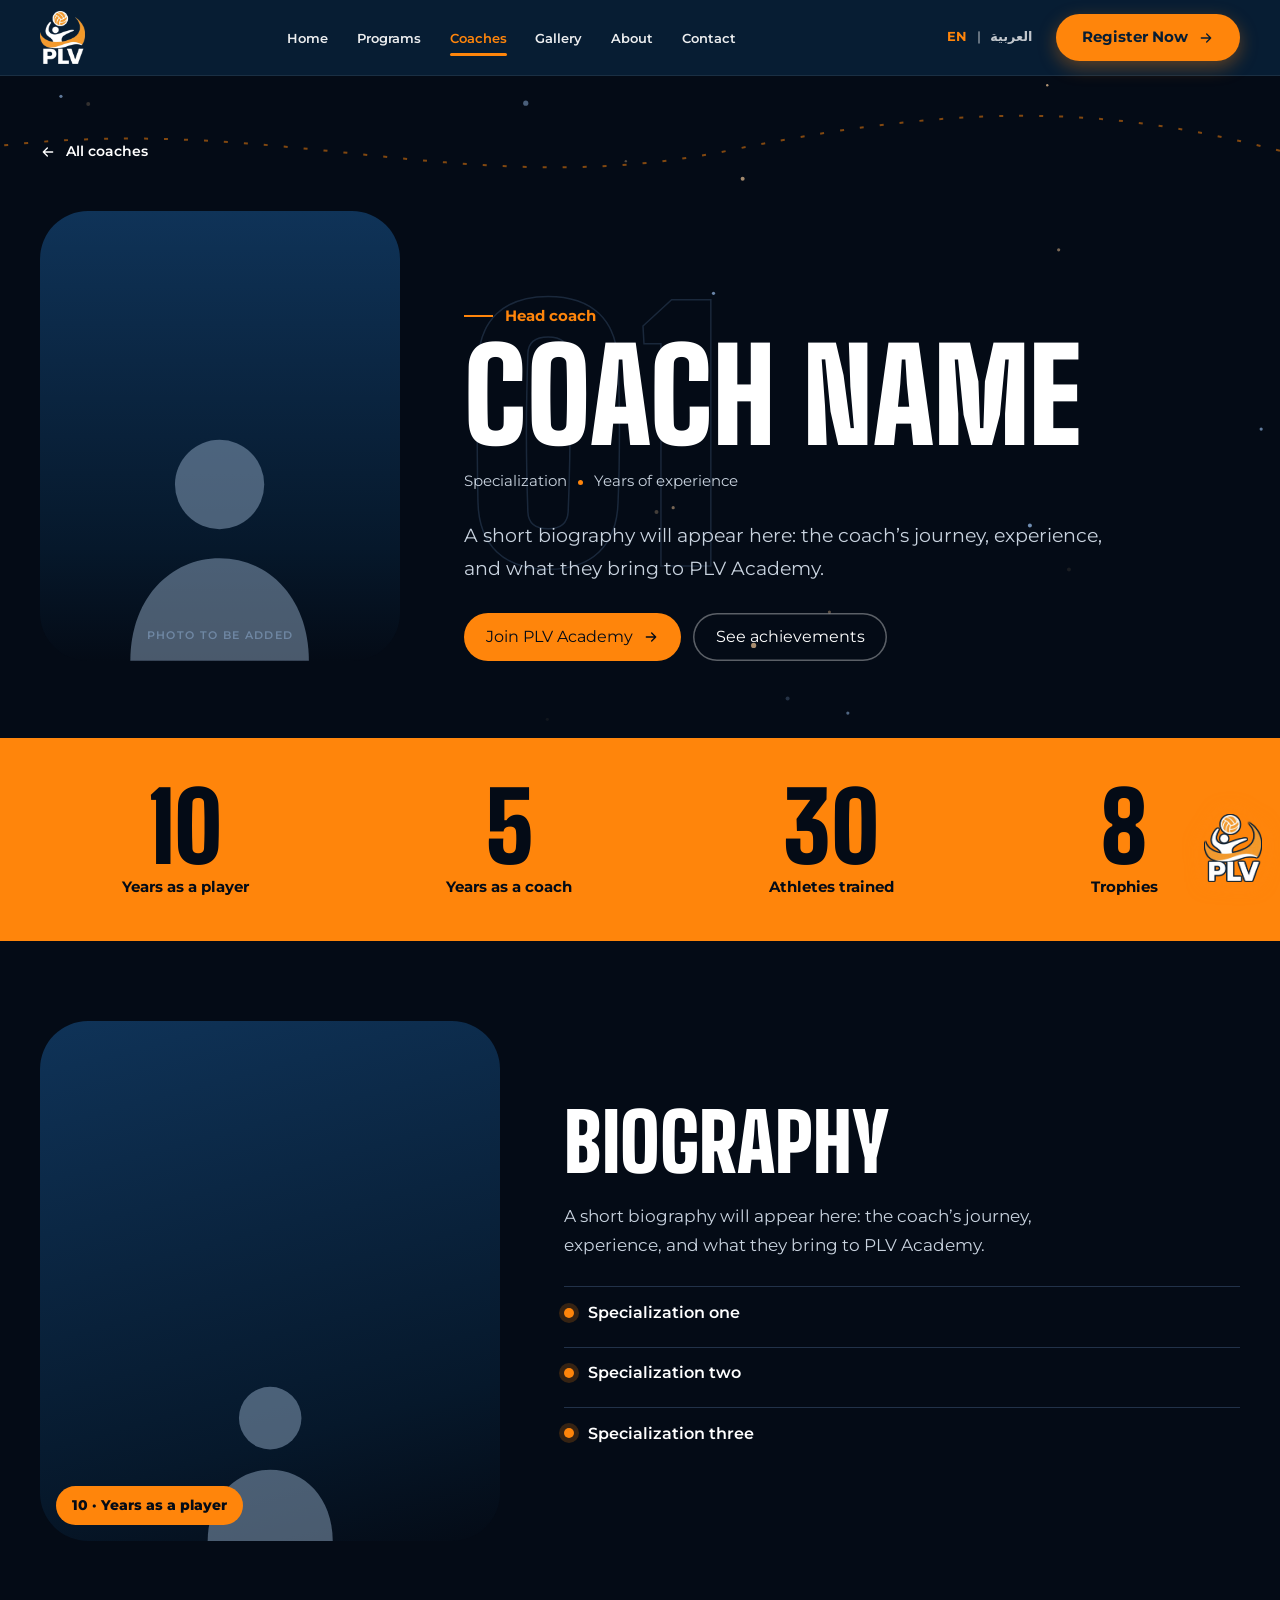
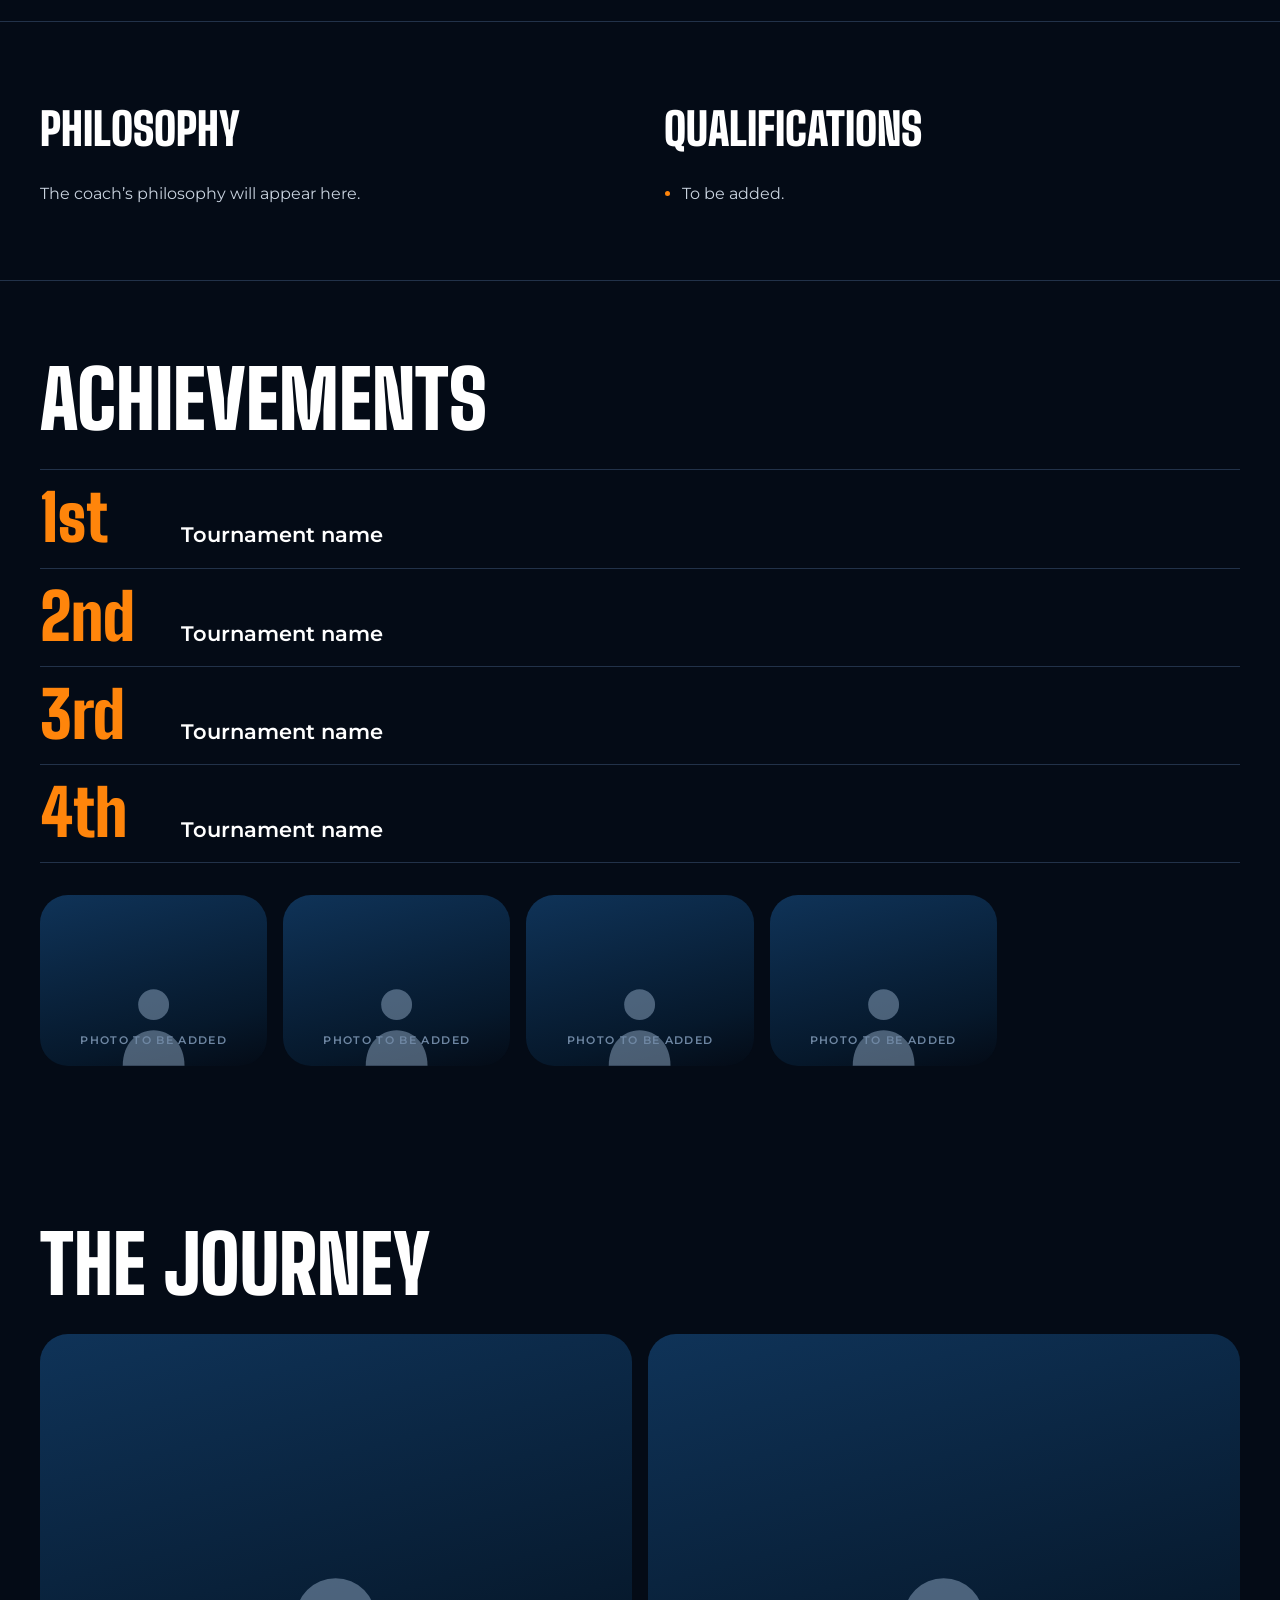
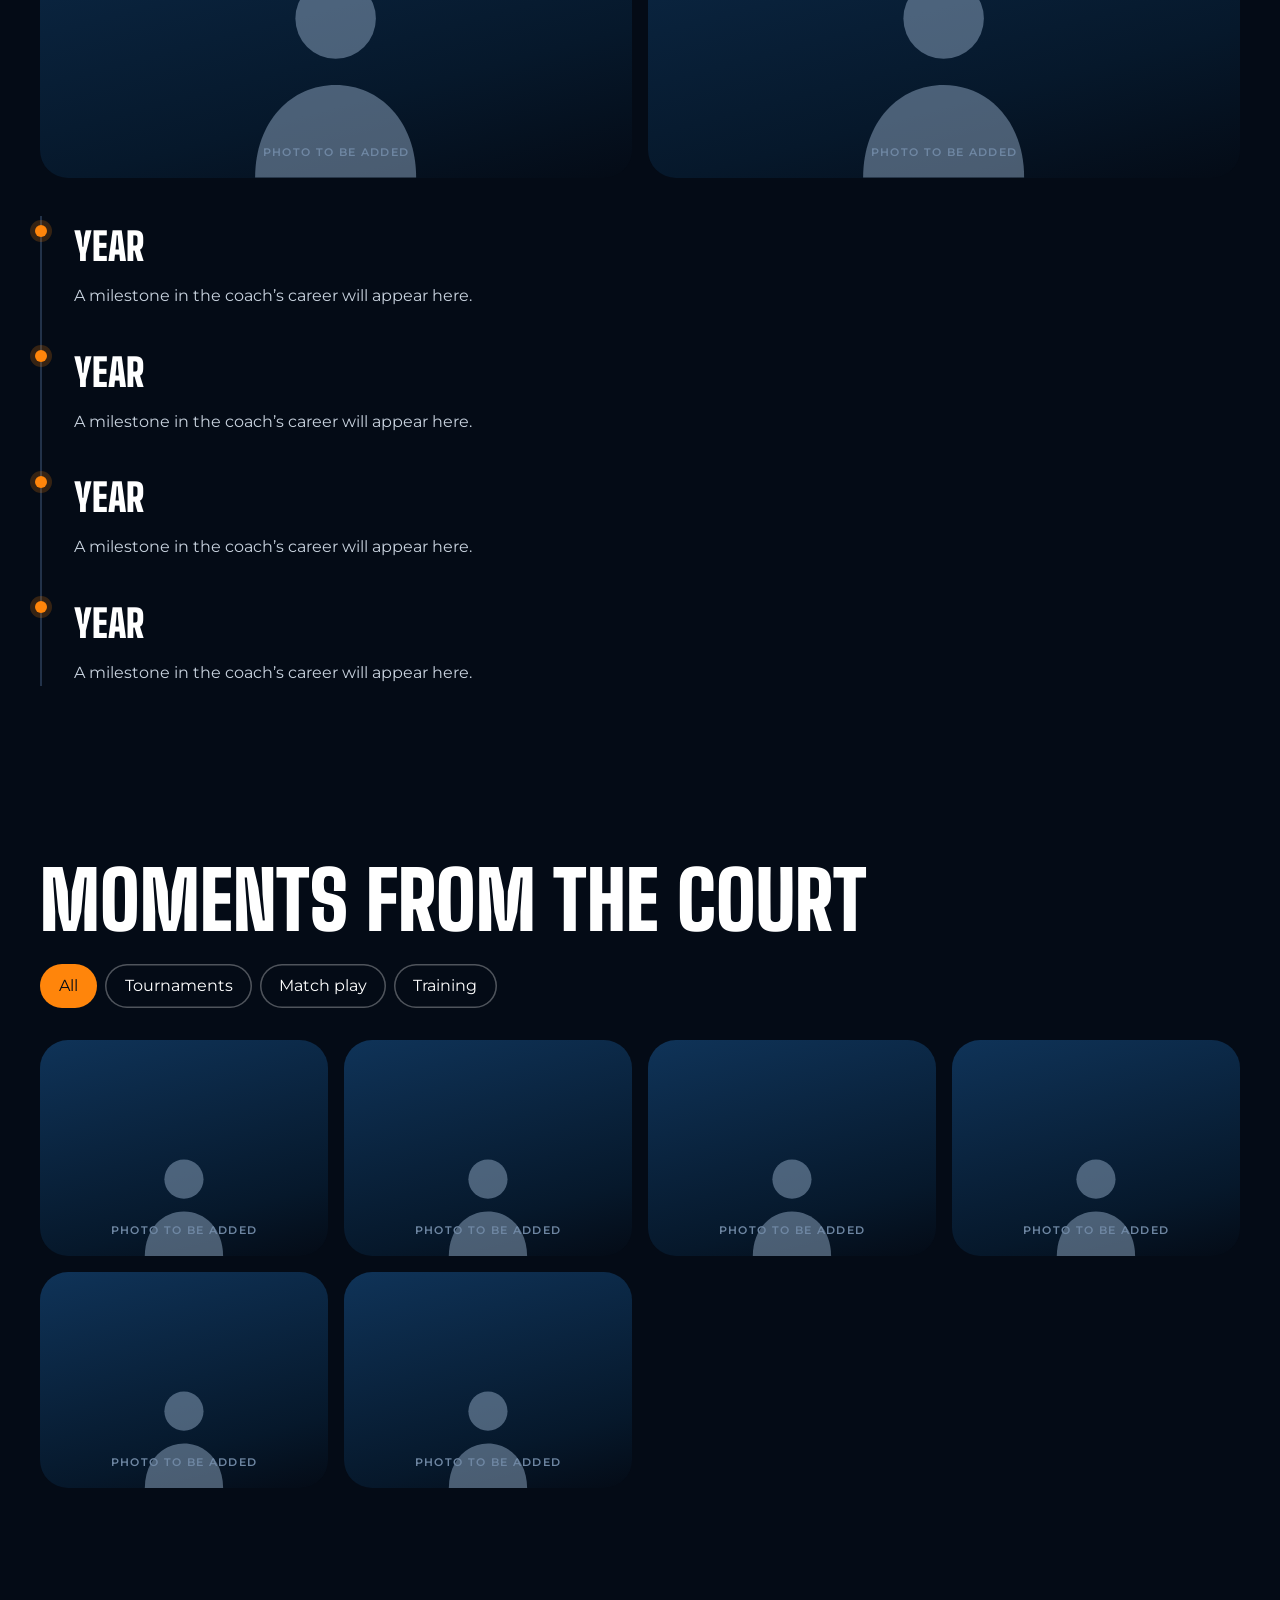
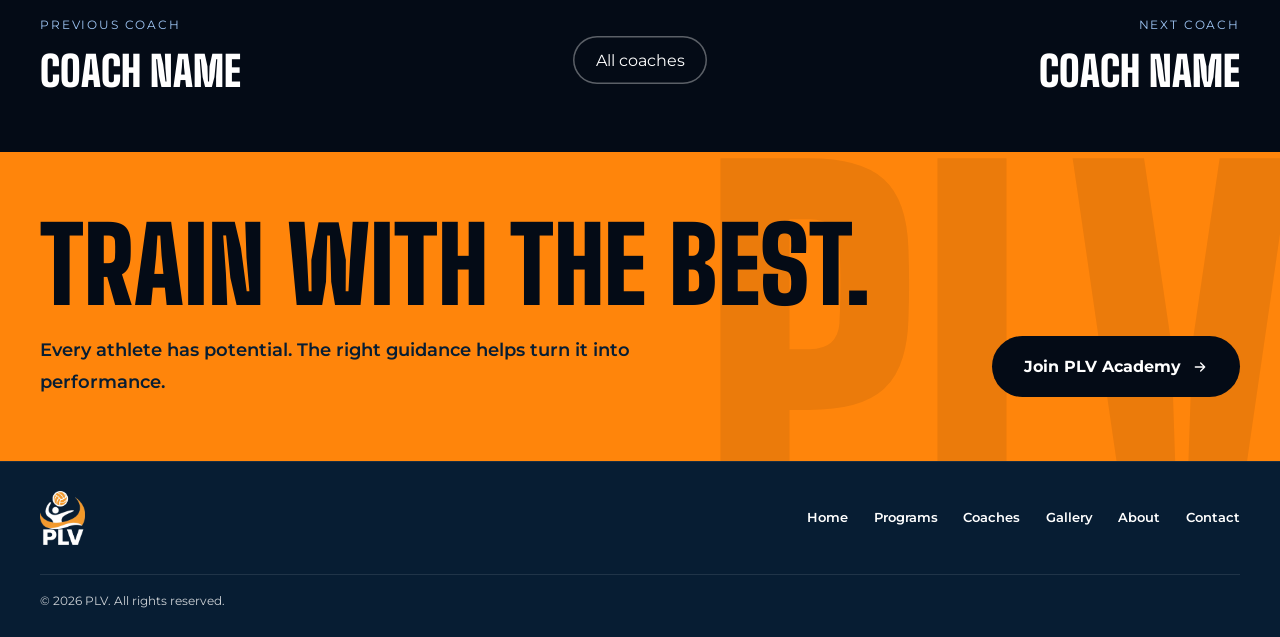
==== coach.html @ e59f07ad "Add About nav item (inactive until the About page exists)" ====
<!DOCTYPE html>
<html lang="en" dir="ltr" data-page="coaches">
<head>
  <meta charset="utf-8">
  <meta name="viewport" content="width=device-width, initial-scale=1, viewport-fit=cover">
  <title>Coach | PLV Performance Lab Volleyball Academy</title>
  <meta name="description" content="Meet the coaches of PLV — Performance Lab Volleyball Academy: the minds, mentors and strategists shaping the next generation of volleyball talent.">
  <meta name="theme-color" content="#040B16">
  <link rel="icon" href="assets/images/Logo.png?v=2">
  <link rel="preconnect" href="https://script.google.com">
  <link rel="preconnect" href="https://fonts.googleapis.com">
  <link rel="preconnect" href="https://fonts.gstatic.com" crossorigin>
  <link href="https://fonts.googleapis.com/css2?family=Big+Shoulders+Display:wght@700;800;900&family=Noto+Kufi+Arabic:wght@700;800;900&family=IBM+Plex+Sans+Arabic:wght@400;500;600;700&family=Montserrat:wght@400;500;600;700;800&display=swap" rel="stylesheet">
  <link rel="stylesheet" href="css/styles.css?v=36">
  <link rel="stylesheet" href="css/responsive.css?v=36">
  <link rel="stylesheet" href="css/coaches.css?v=36">
  <script>document.documentElement.classList.add('ch-js');</script>
</head>
<body class="coaches-page">

<!-- Icon sprite (inline so it works locally and on GitHub Pages) -->
<svg xmlns="http://www.w3.org/2000/svg" style="display:none" aria-hidden="true">
  <symbol id="i-arrow" viewBox="0 0 24 24"><path d="M5 12h14M13 6l6 6-6 6" fill="none" stroke="currentColor" stroke-width="2" stroke-linecap="round" stroke-linejoin="round"/></symbol>
  <symbol id="i-user" viewBox="0 0 24 24"><g fill="none" stroke="currentColor" stroke-width="1.8" stroke-linecap="round"><rect x="3.5" y="3.5" width="17" height="17" rx="4"/><circle cx="12" cy="10" r="2.6"/><path d="M7 18c.8-2.4 2.8-3.6 5-3.6s4.2 1.2 5 3.6"/></g></symbol>
  <symbol id="i-target" viewBox="0 0 24 24"><g fill="none" stroke="currentColor" stroke-width="1.8" stroke-linecap="round"><circle cx="12" cy="12" r="8.5"/><circle cx="12" cy="12" r="4.5"/><circle cx="12" cy="12" r=".8" fill="currentColor"/></g></symbol>
  <symbol id="i-shield" viewBox="0 0 24 24"><g fill="none" stroke="currentColor" stroke-width="1.8" stroke-linecap="round" stroke-linejoin="round"><path d="M12 3l7 3v5.5c0 4.6-3 7.7-7 9.5-4-1.8-7-4.9-7-9.5V6z"/><path d="M9 12l2.2 2.2L15.5 10"/></g></symbol>
  <symbol id="i-users" viewBox="0 0 24 24"><g fill="none" stroke="currentColor" stroke-width="1.8" stroke-linecap="round"><circle cx="9" cy="8.5" r="3"/><path d="M3 19.5c0-3 2.7-5 6-5s6 2 6 5"/><circle cx="17" cy="9.5" r="2.4"/><path d="M16.5 14.6c2.6 0 4.5 1.6 4.5 4.4"/></g></symbol>
  <symbol id="i-compass" viewBox="0 0 24 24"><g fill="none" stroke="currentColor" stroke-width="1.8" stroke-linecap="round" stroke-linejoin="round"><circle cx="12" cy="12" r="8.5"/><path d="M15.5 8.5l-2 5-5 2 2-5z"/></g></symbol>
  <symbol id="i-coach" viewBox="0 0 24 24"><g fill="none" stroke="currentColor" stroke-width="1.8" stroke-linecap="round" stroke-linejoin="round"><circle cx="12" cy="8" r="3.5"/><path d="M4.5 20c.6-3.8 3.6-6 7.5-6s6.9 2.2 7.5 6"/><path d="M9.5 14.5L12 18l2.5-3.5"/></g></symbol>
  <symbol id="i-court" viewBox="0 0 24 24"><g fill="none" stroke="currentColor" stroke-width="1.8" stroke-linecap="round" stroke-linejoin="round"><rect x="3" y="5" width="18" height="14" rx="1.5"/><path d="M12 5v14M3 12h4M17 12h4"/></g></symbol>
  <symbol id="i-growth" viewBox="0 0 24 24"><g fill="none" stroke="currentColor" stroke-width="1.8" stroke-linecap="round" stroke-linejoin="round"><path d="M4 19V10M10 19V6M16 19v-6M22 19H2"/><path d="M13 4h5v5"/></g></symbol>
  <symbol id="i-trophy" viewBox="0 0 24 24"><g fill="none" stroke="currentColor" stroke-width="1.8" stroke-linecap="round" stroke-linejoin="round"><path d="M8 4h8v5a4 4 0 01-8 0z"/><path d="M8 6H4v1a4 4 0 004 4M16 6h4v1a4 4 0 01-4 4M12 13v4M8 20h8"/></g></symbol>
  <symbol id="i-chevron" viewBox="0 0 24 24"><path d="M9 5l7 7-7 7" fill="none" stroke="currentColor" stroke-width="2.2" stroke-linecap="round" stroke-linejoin="round"/></symbol>
  <symbol id="i-pause" viewBox="0 0 24 24"><path d="M8 5v14M16 5v14" fill="none" stroke="currentColor" stroke-width="2.6" stroke-linecap="round"/></symbol>
  <symbol id="i-play" viewBox="0 0 24 24"><path d="M8 5l11 7-11 7z" fill="currentColor"/></symbol>
  <symbol id="i-whatsapp" viewBox="0 0 24 24"><path d="M12 3.2a8.8 8.8 0 00-7.5 13.4L3.2 21l4.5-1.2A8.8 8.8 0 1012 3.2zm4.5 12.2c-.2.6-1.2 1.1-1.7 1.2-.4.1-1 .1-1.6-.1-.4-.1-.9-.3-1.5-.6-2.6-1.1-4.3-3.8-4.4-4-.1-.2-1-1.3-1-2.5s.6-1.8.9-2c.2-.2.5-.3.7-.3h.5c.2 0 .4 0 .6.5l.8 1.9c.1.1.1.3 0 .5l-.3.4-.4.4c-.1.2-.3.3-.1.6.2.3.7 1.2 1.5 1.9 1 .9 1.9 1.2 2.2 1.3.3.1.4.1.6-.1l.8-1c.2-.2.4-.2.6-.1l1.8.9c.3.1.4.2.5.3.1.2.1.7-.1 1.2z" fill="currentColor"/></symbol>
  <symbol id="i-facebook" viewBox="0 0 24 24"><path d="M13.5 21v-7.5H16l.5-3h-3V8.7c0-.9.3-1.5 1.6-1.5h1.5V4.5c-.3 0-1.2-.1-2.2-.1-2.3 0-3.8 1.4-3.8 3.9v2.2H8v3h2.6V21z" fill="currentColor"/></symbol>
  <symbol id="i-instagram" viewBox="0 0 24 24"><g fill="none" stroke="currentColor" stroke-width="1.8"><rect x="4" y="4" width="16" height="16" rx="4.5"/><circle cx="12" cy="12" r="3.6"/><circle cx="16.8" cy="7.2" r=".6" fill="currentColor"/></g></symbol>
  <symbol id="i-tiktok" viewBox="0 0 24 24"><path d="M14 4v10.2a3.2 3.2 0 11-3.2-3.2M14 4c.3 2.4 1.9 4 4.5 4.2" fill="none" stroke="currentColor" stroke-width="2" stroke-linecap="round" stroke-linejoin="round"/></symbol>
  <symbol id="i-youtube" viewBox="0 0 24 24"><g><rect x="3" y="6.5" width="18" height="11" rx="3.2" fill="none" stroke="currentColor" stroke-width="1.8"/><path d="M10.5 9.5l4 2.5-4 2.5z" fill="currentColor"/></g></symbol>
  <symbol id="i-send" viewBox="0 0 24 24"><path d="M21 3L3 10.5l6.5 2.5L12 20z M9.5 13L21 3" fill="none" stroke="currentColor" stroke-width="1.8" stroke-linecap="round" stroke-linejoin="round"/></symbol>
  <symbol id="i-home" viewBox="0 0 24 24"><path d="M3.5 11.2L12 4l8.5 7.2M6 9.8V20h4.2v-5.2h3.6V20H18V9.8" fill="none" stroke="currentColor" stroke-width="1.9" stroke-linecap="round" stroke-linejoin="round"/></symbol>
  <symbol id="i-pencil" viewBox="0 0 24 24"><path d="M4 20l1-4.2L16.6 4.2a1.9 1.9 0 012.7 0l.5.5a1.9 1.9 0 010 2.7L8.2 19zM14.5 6.3l3.2 3.2" fill="none" stroke="currentColor" stroke-width="1.9" stroke-linecap="round" stroke-linejoin="round"/></symbol>
  <symbol id="i-phone" viewBox="0 0 24 24"><path d="M6.6 3.5l2.6 3.3-1.6 2.2a12 12 0 006.9 6.9l2.2-1.6 3.3 2.6-1.1 3.1c-.3.8-1.1 1.3-2 1.2A17.4 17.4 0 013.2 6.6c-.1-.9.4-1.7 1.2-2z" fill="none" stroke="currentColor" stroke-width="1.8" stroke-linejoin="round"/></symbol>
  <symbol id="i-check" viewBox="0 0 24 24"><path d="M5 12.5l4.2 4.2L19 7" fill="none" stroke="currentColor" stroke-width="2.4" stroke-linecap="round" stroke-linejoin="round"/></symbol>
</svg>

<a class="skip-link" href="#main" data-i18n="skip">Skip to main content</a>

<noscript>
  <p class="noscript">This website needs JavaScript enabled to load its content.</p>
</noscript>

<!-- 2. Header -->
<header class="site-header">
  <div class="container header-inner">
    <a class="brand" href="index.html#home" aria-label="PLV — Performance Lab Volleyball Academy">
      <img src="assets/images/Logo.png?v=2" alt="PLV — Performance Lab Volleyball Academy" class="brand__logo" width="45" height="54"
           onerror="this.hidden=true;this.nextElementSibling.hidden=false">
      <span class="brand__text" hidden><strong>PLV</strong><small>Performance Lab<br>Volleyball Academy</small></span>
    </a>

    <button class="nav-toggle" id="nav-toggle" type="button" aria-expanded="false" aria-controls="site-nav" data-i18n-aria="nav.menu" aria-label="Menu">
      <span class="nav-toggle__bar"></span><span class="nav-toggle__bar"></span><span class="nav-toggle__bar"></span>
    </button>

    <nav class="site-nav" id="site-nav" data-i18n-aria="nav.main" aria-label="Main navigation">
      <ul class="site-nav__list">
        <li><a href="index.html#home" data-i18n="nav.home">Home</a></li>
        <li><a href="programs.html" data-page="programs" data-i18n="nav.programs">Programs</a></li>
        <li><a href="coaches.html" data-page="coaches" aria-current="page" data-i18n="nav.coaches">Coaches</a></li>
        <li><a href="gallery.html" data-page="gallery" data-i18n="nav.gallery">Gallery</a></li>
        <li><a data-page="about" data-i18n="nav.about" title="Coming soon">About</a></li>
        <li><a href="index.html#contact" data-i18n="nav.contact">Contact</a></li>
      </ul>
      <div class="site-nav__actions">
        <div class="lang-switch" role="group" data-i18n-aria="lang.switch" aria-label="Language">
          <button type="button" data-lang="en" aria-pressed="true" lang="en">EN</button>
          <span aria-hidden="true">|</span>
          <button type="button" data-lang="ar" aria-pressed="false" lang="ar">العربية</button>
        </div>
        <a class="btn btn--primary js-register" href="programs.html#register"><span data-i18n="register">Register Now</span><svg class="icon icon--sm flip-rtl" aria-hidden="true"><use href="#i-arrow"/></svg></a>
      </div>
    </nav>
  </div>
</header>

<canvas class="ch-ambient" id="ch-ambient" aria-hidden="true"></canvas>

<main id="main">
  <section class="cp-hero" aria-labelledby="cp-name">
    <svg class="ch-hero__flow cp-flow" viewBox="0 0 1440 400" preserveAspectRatio="none" aria-hidden="true" focusable="false"><path class="ch-flow" d="M-40 150 C 300 60, 520 260, 820 150 S 1280 70, 1480 170" fill="none" stroke="#FF850B" stroke-opacity=".5" stroke-width="2" vector-effect="non-scaling-stroke"/></svg>
    <div class="container">
      <a class="cp-back" href="coaches.html#roster"><svg class="icon icon--sm ch-ico-prev" aria-hidden="true"><use href="#i-arrow"/></svg><span data-i18n="chp.prof.back">All coaches</span></a>
      <div class="cp-hero__grid">
        <figure class="cp-photo" id="cp-photo"></figure>
        <div class="cp-hero__copy">
          <span class="cp-no" id="cp-no" aria-hidden="true">01</span>
          <p class="ch-role" id="cp-role"></p>
          <h1 class="cp-name" id="cp-name"></h1>
          <p class="ch-meta" id="cp-meta"></p>
          <p class="cp-lead" id="cp-lead"></p>
          <div class="cp-actions">
            <a class="ch-btn js-register" href="programs.html#register"><span data-i18n="chp.close.cta">Join PLV Academy</span><svg class="icon icon--sm flip-rtl" aria-hidden="true"><use href="#i-arrow"/></svg></a>
            <a class="ch-btn ch-btn--ghost" id="cp-ach-link" href="#achievements" hidden><span data-i18n="chp.prof.seeAch">See achievements</span></a>
          </div>
        </div>
      </div>
    </div>
  </section>

  <section class="cp-stats" id="cp-stats" aria-label="Numbers" hidden>
    <ul class="container cp-stats__in" id="cp-stats-list"></ul>
  </section>

  <section class="cp-about" id="about" aria-labelledby="cp-about-title">
    <div class="container cp-about__in">
      <figure class="cp-about__photo" id="cp-about-photo"><figcaption id="cp-about-cap"></figcaption></figure>
      <div>
        <h2 class="ch-h2" id="cp-about-title" data-i18n="chp.prof.bio">Biography</h2>
        <p class="cp-about__bio" id="cp-bio"></p>
        <ul class="cp-feats" id="cp-spec"></ul>
      </div>
    </div>
  </section>

  <section class="cp-stats" id="cp-stats" aria-label="Numbers" hidden>
    <ul class="container cp-stats__in" id="cp-stats-list"></ul>
  </section>

  <section class="cp-details" aria-label="Coach details">
    <div class="container cp-cols cp-cols--2">
      <div><h2 data-i18n="chp.spot.philosophy">Philosophy</h2><p id="cp-philo"></p></div>
      <div><h2 data-i18n="chp.spot.qualifications">Qualifications</h2><ul id="cp-qual"></ul></div>
    </div>
  </section>

  <section class="cp-ach" id="achievements" aria-labelledby="cp-ach-title" hidden>
    <div class="container">
      <h2 class="ch-h2" id="cp-ach-title" data-i18n="chp.prof.achievements">Achievements</h2>
      <ul class="cp-ach__list" id="cp-ach-list"></ul>
      <ul class="cp-photos" id="cp-trophies"></ul>
    </div>
  </section>

  <section class="cp-journey" id="journey" aria-labelledby="cp-j-title" hidden>
    <div class="container">
      <h2 class="ch-h2" id="cp-j-title" data-i18n="chp.prof.journey">The journey</h2>
      <ul class="cp-photos cp-photos--2" id="cp-jphotos"></ul>
      <ol class="cp-tl" id="cp-tl"></ol>
    </div>
  </section>

  <section class="cp-gallery" id="gallery" aria-labelledby="cp-g-title" hidden>
    <div class="container">
      <h2 class="ch-h2" id="cp-g-title" data-i18n="chp.prof.gallery">Moments from the court</h2>
      <div class="cp-filter" id="cp-filter" role="group" data-i18n-aria="chp.prof.gallery" aria-label="Gallery filter">
        <button type="button" data-cat="" aria-pressed="true" data-i18n="chp.gal.all">All</button>
        <button type="button" data-cat="tournaments" aria-pressed="false" data-i18n="chp.gal.tournaments">Tournaments</button>
        <button type="button" data-cat="match" aria-pressed="false" data-i18n="chp.gal.match">Match play</button>
        <button type="button" data-cat="training" aria-pressed="false" data-i18n="chp.gal.training">Training</button>
      </div>
      <ul class="cp-gallery__grid" id="cp-gal"></ul>
    </div>
  </section>

  <nav class="cp-pager" aria-label="Coaches">
    <div class="container cp-pager__in">
      <a id="cp-prev" href="coaches.html"><small data-i18n="chp.spot.prev">Previous coach</small><b></b></a>
      <a class="ch-btn ch-btn--ghost" href="coaches.html#roster"><span data-i18n="chp.prof.back">All coaches</span></a>
      <a id="cp-next" class="is-next" href="coaches.html"><small data-i18n="chp.spot.next">Next coach</small><b></b></a>
    </div>
  </nav>

  <section class="ch-close ch-close--short" aria-labelledby="cp-close">
    <span class="ch-close__mark" aria-hidden="true">PLV</span>
    <div class="container ch-close__inner">
      <div>
        <h2 class="ch-h2 ch-h2--xl" id="cp-close" data-i18n="chp.prof.close">Train with the best.</h2>
        <p class="ch-sub ch-sub--lg" data-i18n="chp.close.text">Every athlete has potential. The right guidance helps turn it into performance.</p>
      </div>
      <a class="ch-cta js-register" href="programs.html#register"><span data-i18n="chp.close.cta">Join PLV Academy</span><svg class="icon icon--sm flip-rtl" aria-hidden="true"><use href="#i-arrow"/></svg></a>
    </div>
  </section>
</main>

<!-- 12. Footer -->
<footer class="site-footer">
  <div class="container footer-top">
    <a class="brand" href="index.html#home" aria-label="PLV — Performance Lab Volleyball Academy">
      <img src="assets/images/Logo.png?v=2" alt="PLV — Performance Lab Volleyball Academy" class="brand__logo" width="45" height="54" loading="lazy"
           onerror="this.hidden=true;this.nextElementSibling.hidden=false">
      <span class="brand__text" hidden><strong>PLV</strong><small>Performance Lab<br>Volleyball Academy</small></span>
    </a>
    <nav class="footer-nav" data-i18n-aria="nav.footer" aria-label="Footer navigation">
      <a href="index.html#home" data-i18n="nav.home">Home</a>
      <a href="programs.html" data-page="programs" data-i18n="nav.programs">Programs</a>
      <a href="coaches.html" data-page="coaches" data-i18n="nav.coaches">Coaches</a>
      <a href="gallery.html" data-page="gallery" data-i18n="nav.gallery">Gallery</a>
      <a data-page="about" data-i18n="nav.about">About</a>
      <a href="index.html#contact" data-i18n="nav.contact">Contact</a>
    </nav>
  </div>
  <div class="container footer-contact-row">
    <ul class="footer-contact js-contact-info" data-i18n-aria="footer.contact" aria-label="Contact information" hidden></ul>
  </div>
  <div class="container footer-bottom">
    <p><span data-i18n="footer.rights">© 2026 PLV. All rights reserved.</span></p>
    <p class="footer-legal">
      <a href="#" data-page="privacy" data-hide-if-unset data-i18n="footer.privacy" hidden>Privacy Policy</a>
      <a href="#" data-page="terms" data-hide-if-unset data-i18n="footer.terms" hidden>Terms &amp; Conditions</a>
    </p>
  </div>
</footer>

<!-- Floating chatbot launcher -->
<div class="chatbot" id="chatbot-root"></div>

<script>
  if (location.protocol === 'file:') {
    document.addEventListener('DOMContentLoaded', function () {
      var d = document.createElement('div');
      d.setAttribute('role', 'alert');
      d.style.cssText = 'position:sticky;top:0;z-index:300;background:#FF850B;color:#071D33;padding:.8rem 1rem;text-align:center;font:600 14px/1.5 sans-serif';
      d.textContent = 'Open this page through a local server (VS Code Live Server, or: python -m http.server). / افتح الصفحة عبر Live Server وليس بالضغط المزدوج على الملف.';
      document.body.prepend(d);
    });
  }
</script>

<script type="module" src="js/coach-profile.js?v=36"></script>
</body>
</html>
---- css/styles.css ----
/* ==========================================================================
   PLV — Performance Lab Volleyball Academy
   styles.css : tokens, base, components, sections. Breakpoints live in responsive.css.
   Uses logical properties so RTL (Arabic) works without a second stylesheet.
   ========================================================================== */

:root {
  --navy: #071D33;
  --navy-2: #0b2a47;
  --navy-3: #10365a;
  --orange: #FF850B;
  --orange-d: #e87400;
  --white: #FFFFFF;
  --gray-50: #f4f6f9;
  --gray-200: #dfe4ea;
  --gray-500: #6b7788;
  --gray-700: #3d4958;

  --radius: 14px;
  --radius-sm: 10px;
  --shadow: 0 10px 30px rgba(7, 29, 51, .12);
  --shadow-lg: 0 18px 44px rgba(7, 29, 51, .22);
  --header-h: 76px;
  --container: 1200px;
  --ease: cubic-bezier(.2, .7, .2, 1);

  --font: 'Montserrat', 'Segoe UI', system-ui, -apple-system, Arial, sans-serif;
}
:root[lang='ar'] { --font: 'IBM Plex Sans Arabic', 'Segoe UI', Tahoma, system-ui, Arial, sans-serif; }

*, *::before, *::after { box-sizing: border-box; }
html { scroll-behavior: smooth; -webkit-text-size-adjust: 100%; background: var(--navy); }
body {
  margin: 0; font-family: var(--font); color: var(--gray-700); background: var(--white);
  line-height: 1.6; -webkit-font-smoothing: antialiased; text-rendering: optimizeLegibility;
}
body.nav-open { overflow: hidden; }
img, svg { max-width: 100%; display: block; }
[hidden] { display: none !important; }
a { color: inherit; text-decoration: none; }
ul { margin: 0; padding: 0; list-style: none; }
h1, h2, h3, p, figure, blockquote { margin: 0; }
button { font: inherit; cursor: pointer; }
section[id] { scroll-margin-top: calc(var(--header-h) + 8px); }

:focus-visible { outline: 3px solid var(--orange); outline-offset: 3px; border-radius: 6px; }
html:not(.kb) a:focus-visible, html:not(.kb) button:focus-visible { outline: none; } /* mouse users: no leftover ring after a click */

.container { width: min(100% - 2.5rem, var(--container)); margin-inline: auto; }
.skip-link {
  position: absolute; inset-inline-start: 1rem; top: -4rem; z-index: 200;
  background: var(--orange); color: var(--navy); padding: .6rem 1rem; border-radius: 8px; font-weight: 700;
}
.skip-link:focus { top: 1rem; }
.noscript { background: var(--orange); color: var(--navy); text-align: center; padding: .75rem; font-weight: 600; }

.icon { width: 1.5rem; height: 1.5rem; flex: none; }
.icon--sm { width: 1rem; height: 1rem; }
.icon--lg { width: 3rem; height: 3rem; }
[dir='rtl'] .flip-rtl { transform: scaleX(-1); }
.flip-prev { transform: scaleX(-1); }
[dir='rtl'] .flip-prev { transform: none; }

/* ---------------- Buttons ---------------- */
.btn {
  display: inline-flex; align-items: center; justify-content: center; gap: .6rem;
  padding: .8rem 1.5rem; border-radius: 999px; border: 2px solid transparent;
  font-weight: 700; font-size: .92rem; line-height: 1.2; white-space: nowrap;
  transition: transform .25s var(--ease), box-shadow .25s var(--ease), background-color .25s, color .25s, border-color .25s;
}
.btn:hover { transform: translateY(-2px); }
.btn:active { transform: translateY(0); }
.btn--primary { background: var(--orange); color: var(--navy); box-shadow: 0 6px 18px rgba(255, 133, 11, .35); }
.btn--primary:hover { background: var(--orange-d); box-shadow: 0 10px 24px rgba(255, 133, 11, .45); }
.btn--navy { background: var(--navy); color: var(--white); }
.btn--navy:hover { background: var(--navy-3); box-shadow: var(--shadow); }
.btn--outline { border-color: rgba(255, 255, 255, .85); color: var(--white); background: rgba(7, 29, 51, .35); }
.btn--outline:hover { background: var(--white); color: var(--navy); }
.btn--outline-orange { border-color: var(--orange); color: var(--orange); }
.btn--outline-orange:hover { background: var(--orange); color: var(--navy); }
.btn--whatsapp { background: #1fa855; color: var(--white); }
.btn--whatsapp:hover { background: #178a45; }
.btn--sm { padding: .55rem 1.1rem; font-size: .85rem; }
.btn--lg { padding: .95rem 1.8rem; font-size: 1rem; }
.btn.is-disabled, .btn[aria-disabled='true'] { opacity: .75; cursor: not-allowed; pointer-events: none; }
.wa-text { display: flex; flex-direction: column; align-items: flex-start; line-height: 1.25; }
.wa-number { font-size: .8rem; font-weight: 600; opacity: .95; }
.wa-number:empty { display: none; }

/* ---------------- Announcement + header ---------------- */
.announcement { background: var(--orange); color: var(--navy); text-align: center; font-size: .82rem; font-weight: 700; padding: .45rem 1rem; }

.site-header {
  position: sticky; top: 0; z-index: 100; height: var(--header-h);
  background: var(--navy); color: var(--white); border-bottom: 1px solid rgba(255, 255, 255, .08);
  transition: box-shadow .3s;
}
.site-header.is-scrolled { box-shadow: 0 8px 24px rgba(0, 0, 0, .35); }
.header-inner { height: 100%; display: flex; align-items: center; justify-content: space-between; gap: 1.5rem; }
.brand { display: inline-flex; align-items: center; gap: .6rem; flex: none; }
.brand__logo { height: 54px; width: auto; object-fit: contain; }
.brand__text { display: inline-flex; align-items: center; gap: .6rem; }
.brand__text strong { font-size: 1.9rem; font-weight: 800; letter-spacing: .02em; }
.brand__text small { font-size: .62rem; line-height: 1.25; font-weight: 600; }
.brand__text[hidden] { display: none; }

.site-nav { display: flex; align-items: center; gap: 2rem; flex: 1; justify-content: space-between; }
.site-nav__list { display: flex; gap: 1.8rem; margin-inline: auto; }
.site-nav__list a { position: relative; font-size: .82rem; font-weight: 600; padding: .5rem 0; opacity: .92; }
.site-nav__list a::after {
  content: ''; position: absolute; inset-inline: 0; bottom: -2px; height: 3px; border-radius: 3px;
  background: var(--orange); transform: scaleX(0); transition: transform .3s var(--ease);
}
.site-nav__list a[aria-current='true']::after { transform: scaleX(1); } /* the underline marks ONLY the current section */
.site-nav__list a:not([href]) { cursor: default; } /* a nav item whose page does not exist yet (About) */
.site-nav__list a:hover { opacity: 1; } /* hover: no colour change; orange + underline belong only to the current section */
.site-nav__list a[aria-current='true'] { color: var(--orange); opacity: 1; }
.site-nav__actions { display: flex; align-items: center; gap: 1.4rem; }
.lang-switch { display: flex; align-items: center; gap: .5rem; font-size: .8rem; font-weight: 700; }
.lang-switch button { background: none; border: 0; color: var(--white); padding: .25rem .1rem; opacity: .75; }
.lang-switch button.is-active, .lang-switch button:hover { color: var(--orange); opacity: 1; }
.lang-switch span { opacity: .4; }

.nav-toggle { display: none; background: none; border: 0; width: 44px; height: 44px; padding: 10px; flex-direction: column; justify-content: center; gap: 6px; }
.nav-toggle__bar { display: block; height: 3px; border-radius: 3px; background: var(--white); transition: transform .3s var(--ease), opacity .2s; }
.nav-toggle[aria-expanded='true'] .nav-toggle__bar:nth-child(1) { transform: translateY(9px) rotate(45deg); }
.nav-toggle[aria-expanded='true'] .nav-toggle__bar:nth-child(2) { opacity: 0; }
.nav-toggle[aria-expanded='true'] .nav-toggle__bar:nth-child(3) { transform: translateY(-9px) rotate(-45deg); }

/* ---------------- Hero ---------------- */
.hero { position: relative; overflow: hidden; background: var(--navy); color: var(--white); isolation: isolate; }
.hero__bg {
  position: absolute; inset: 0; z-index: -1;
  /* No photo yet: navy gradient only. To add one later, put assets/images/Hero.jpg and add it as a url() layer here. */
  background:
    linear-gradient(90deg, rgba(7, 29, 51, .94) 0%, rgba(7, 29, 51, .72) 45%, rgba(7, 29, 51, .25) 100%),
    linear-gradient(135deg, var(--navy) 0%, var(--navy-3) 100%);
  transform-origin: 70% 40%;
  animation: heroDrift 24s ease-in-out infinite alternate;
}
[dir='rtl'] .hero__bg {
  background:
    linear-gradient(270deg, rgba(7, 29, 51, .94) 0%, rgba(7, 29, 51, .72) 45%, rgba(7, 29, 51, .25) 100%),
    linear-gradient(225deg, var(--navy) 0%, var(--navy-3) 100%);
}
@keyframes heroDrift { from { transform: scale(1); } to { transform: scale(1.07) translate3d(-1%, 0, 0); } }
.hero__inner { position: relative; display: flex; align-items: center; min-height: 440px; padding-block: 3.5rem; }
.hero__content { max-width: 640px; border-inline-start: 4px solid var(--orange); padding-inline-start: 1.4rem; }
.hero h1 { font-size: clamp(2rem, 4.6vw, 3.4rem); line-height: 1.08; font-weight: 800; text-transform: uppercase; letter-spacing: -.01em; margin-block: .6rem 1.1rem; }
[dir='rtl'] .hero h1 { text-transform: none; line-height: 1.3; }
.hero__line { display: block; }
.hero__line--accent { color: var(--orange); }
.hero__mission { max-width: 520px; font-size: 1rem; opacity: .95; }
.hero__cta { display: flex; flex-wrap: wrap; gap: 1rem; margin-top: 1.6rem; }
.hero__tagline {
  position: absolute; inset-inline-end: 0; bottom: 2.2rem; font-style: italic; font-weight: 700;
  font-size: clamp(1rem, 2vw, 1.5rem); line-height: 1.2; transform: rotate(-8deg); opacity: .9;
  text-align: start; color: var(--white);
}

/* ---------------- Sections ---------------- */
.section { padding-block: 3.2rem; }
.section--light { background: var(--gray-50); }
.section--navy { background: var(--navy); color: var(--white); }
.section--white { background: var(--white); border-top: 1px solid var(--gray-200); }
.section--white .feedback-card { background: var(--gray-50); box-shadow: none; }
.section--white .state { background: var(--gray-50); }
.section--light .gallery-btn { border-color: var(--navy); background: transparent; color: var(--navy); }
.section--light .gallery-btn:hover { background: var(--orange); border-color: var(--orange); color: var(--navy); }
.section--light .gallery-item { border-color: var(--gray-200); }
.eyebrow { display: flex; align-items: center; gap: .6rem; font-size: .68rem; font-weight: 800; letter-spacing: .12em; text-transform: uppercase; color: var(--navy); margin-bottom: .7rem; }
.eyebrow::before { content: ''; width: 28px; height: 4px; border-radius: 3px; background: var(--orange); }
.section--navy .eyebrow, .eyebrow--light { color: var(--white); }
[dir='rtl'] .eyebrow { letter-spacing: 0; text-transform: none; }
.section-title { font-size: clamp(1.7rem, 3vw, 2.3rem); line-height: 1.12; font-weight: 800; color: var(--navy); }
.section--navy .section-title { color: var(--white); }
.section-title em { font-style: normal; color: var(--orange); display: block; }
.section-text { margin-block: 1rem 1.5rem; font-size: .92rem; color: var(--gray-700); max-width: 34ch; }
.section--navy .section-text { color: rgba(255, 255, 255, .86); }

.split { display: grid; grid-template-columns: minmax(220px, 280px) 1fr; gap: 2.2rem; align-items: center; }
.split--solo { grid-template-columns: 1fr; }
.split--solo .split__intro { display: grid; grid-template-columns: 1fr auto; column-gap: 2rem; align-items: center; }
.split--solo .split__intro > *:not(.btn) { grid-column: 1; }
.split--solo .split__intro > .btn { grid-column: 2; grid-row: 1 / span 3; justify-self: end; }
.split--solo .section-text { max-width: 60ch; margin-bottom: 0; }

/* About */
.about { display: grid; grid-template-columns: minmax(240px, 300px) 1fr; gap: 2.2rem; align-items: center; }
.feature-list { display: grid; grid-template-columns: repeat(4, 1fr); background: var(--white); border: 1px solid var(--gray-200); border-radius: var(--radius); padding: 1.4rem .5rem; box-shadow: var(--shadow); }
.feature { text-align: center; padding: .4rem 1rem; }
.feature + .feature { border-inline-start: 1px solid var(--gray-200); }
.feature__icon { display: grid; place-items: center; width: 56px; height: 56px; margin: 0 auto .8rem; border-radius: 14px; background: var(--navy); color: var(--orange); transition: transform .3s var(--ease); }
.feature:hover .feature__icon { transform: translateY(-4px) rotate(-4deg); }
.feature h3 { font-size: .95rem; font-weight: 800; color: var(--navy); margin-bottom: .3rem; }
.feature p { font-size: .8rem; color: var(--gray-500); }

/* Benefits */
.benefits { display: grid; grid-template-columns: repeat(4, 1fr); }
.benefit { text-align: center; padding: .6rem 1rem; color: var(--navy); }
.benefit + .benefit { border-inline-start: 1px solid var(--gray-200); }
.benefit .icon { margin: 0 auto .8rem; color: var(--orange); transition: transform .3s var(--ease); }
.benefit:hover .icon { transform: scale(1.1); }
.benefit h3 { font-size: .95rem; font-weight: 800; }
.benefit p { font-size: .8rem; color: var(--gray-500); }

/* Card grids */
.cards-grid { display: grid; gap: 1.1rem; min-width: 0; }
.cards-grid--4 { grid-template-columns: repeat(4, 1fr); }
.cards-grid--3 { grid-template-columns: repeat(3, 1fr); }

/* Media cards (programs + coaches) */
.media-card {
  position: relative; display: block; border-radius: var(--radius); overflow: hidden; min-height: 280px;
  background: var(--navy-2); border: 1px solid rgba(255, 255, 255, .22); color: var(--white);
  transition: transform .35s var(--ease), box-shadow .35s var(--ease), border-color .35s;
}
.media-card:hover { transform: translateY(-6px); box-shadow: var(--shadow-lg); border-color: var(--orange); }
.media-card__img, .media-card .media { position: absolute; inset: 0; }
.media img { width: 100%; height: 100%; object-fit: cover; transition: transform .6s var(--ease); }
.media-card:hover .media img { transform: scale(1.06); }
.media-card::after { content: ''; position: absolute; inset: 0; background: linear-gradient(180deg, rgba(7, 29, 51, 0) 35%, rgba(7, 29, 51, .96) 82%); pointer-events: none; }
.media-card__body { position: absolute; inset: 0; z-index: 2; display: flex; flex-direction: column; justify-content: flex-end; padding: 1rem 3.4rem 1rem 1rem; }
[dir='rtl'] .media-card__body { padding: 1rem 1rem 1rem 3.4rem; }
.media-card__title { font-size: 1rem; font-weight: 800; }
.media-card__meta { font-size: .8rem; opacity: .95; }
.media-card__tagline { font-size: .74rem; opacity: .8; }
.media-card__go { position: absolute; z-index: 2; inset-inline-end: .8rem; bottom: .9rem; display: grid; place-items: center; width: 30px; height: 30px; border-radius: 50%; background: var(--orange); color: var(--navy); transition: transform .3s var(--ease); }
.media-card:hover .media-card__go { transform: translateX(3px); }
[dir='rtl'] .media-card__go .icon { transform: scaleX(-1); }
.media-card__go .icon { width: 1rem; height: 1rem; }
.media-card__link { display: inline-flex; align-items: center; gap: .4rem; margin-top: .5rem; font-size: .72rem; font-weight: 700; color: var(--white); }
.media-card__link .icon:first-child { color: var(--orange); width: 1rem; height: 1rem; }
.media-card__link.is-disabled { opacity: .75; font-weight: 600; }
.media-card__link.is-disabled::after { display: none; }
.media-card__link::after { content: ''; position: absolute; inset: 0; z-index: 3; } /* whole card clickable */
[dir='rtl'] .media-card__link .icon--sm { transform: scaleX(-1); }

/* Image fallback */
.media { background: linear-gradient(135deg, var(--navy-2), var(--navy-3)); overflow: hidden; }
.media--fallback { display: grid; place-items: center; background:
  repeating-linear-gradient(135deg, rgba(255, 255, 255, .04) 0 12px, transparent 12px 24px), linear-gradient(135deg, var(--navy-2), var(--navy-3)); }
.media-card .media--fallback { align-content: start; padding-top: .9rem; }
.media__fallback-text { font-size: .75rem; font-weight: 700; letter-spacing: .06em; color: rgba(255, 255, 255, .55); text-align: center; padding: 1rem; }

/* Gallery */
.gallery { position: relative; min-width: 0; }
.gallery-track { display: flex; gap: .9rem; overflow-x: auto; scroll-snap-type: x mandatory; scrollbar-width: none; overscroll-behavior-x: contain; -webkit-overflow-scrolling: touch; border-radius: var(--radius-sm); }
.gallery-track::-webkit-scrollbar { display: none; }
.gallery-item { flex: 0 0 calc((100% - 2.7rem) / 4); scroll-snap-align: start; border-radius: var(--radius-sm); overflow: hidden; aspect-ratio: 4 / 3; border: 1px solid rgba(255, 255, 255, .2); }
.gallery-item__img { width: 100%; height: 100%; }
.gallery-item img { transition: transform .6s var(--ease); }
.gallery-item:hover img { transform: scale(1.06); }
.gallery-controls { display: flex; align-items: center; justify-content: center; gap: .7rem; margin-top: .9rem; }
.gallery-controls[hidden] { display: none; }
.gallery-btn { display: grid; place-items: center; width: 40px; height: 40px; border-radius: 50%; border: 1.5px solid rgba(255, 255, 255, .6); background: rgba(255, 255, 255, .08); color: var(--white); transition: background .25s, color .25s, transform .25s var(--ease); }
.gallery-btn:hover { background: var(--orange); border-color: var(--orange); color: var(--navy); transform: scale(1.08); }
.gallery-btn--toggle .icon-play { display: none; }
.gallery-btn--toggle[data-state='paused'] .icon-pause { display: none; }
.gallery-btn--toggle[data-state='paused'] .icon-play { display: block; }
.gallery .state { flex: 1 0 100%; }

/* Stars (shared by the Home reviews, the Feedback page and the rating input) */
.star { --s: 18px; position: relative; display: inline-block; width: var(--s); height: var(--s); flex: none; }
.star svg { display: block; width: var(--s); height: var(--s); max-width: none; fill: #d5dce6; }
.star__fill { position: absolute; inset: 0 auto 0 0; width: 0; overflow: hidden; }
.star__fill svg { fill: var(--orange); flex: none; } /* cut, never scaled */
.stars-row { display: inline-flex; gap: 2px; vertical-align: middle; }

/* Review card (Home + Feedback page) */
.feedback-card { position: relative; display: flex; flex-direction: column; gap: 1rem; padding: 1.4rem 1.35rem 1.2rem; background: var(--white); border: 1px solid var(--gray-200); border-radius: var(--radius); box-shadow: var(--shadow); overflow: hidden; transition: transform .35s var(--ease), box-shadow .35s var(--ease); }
.feedback-card:hover { transform: translateY(-5px); box-shadow: var(--shadow-lg); }
.feedback-card__head { display: flex; align-items: center; justify-content: space-between; gap: .6rem; position: relative; }
.feedback-card__rating { display: inline-flex; align-items: center; gap: .55rem; }
.feedback-card__score { font-weight: 800; font-size: .82rem; color: var(--navy); }
.feedback-card__date { font-size: .74rem; color: var(--gray-500); white-space: nowrap; }
.feedback-card__quote { flex: 1; margin: 0; position: relative; }
.feedback-card__quote p { margin: 0; font-size: .95rem; line-height: 1.7; color: var(--gray-700); overflow-wrap: anywhere; white-space: pre-line; }
.feedback-card__who { display: flex; align-items: center; gap: .8rem; padding-top: 1rem; border-top: 1px solid var(--gray-200); }
.feedback-card__avatar { display: grid; place-items: center; flex: none; width: 42px; height: 42px; border-radius: 50%; background: linear-gradient(145deg, var(--navy-3), var(--navy)); color: var(--white); font-weight: 800; font-size: .85rem; letter-spacing: .02em; }
.feedback-card__id { display: flex; flex-direction: column; align-items: flex-start; gap: .25rem; min-width: 0; }
.feedback-card__name { color: var(--navy); font-size: .92rem; font-weight: 700; line-height: 1.2; overflow-wrap: anywhere; }
.feedback-card__role { padding: .1rem .6rem; border-radius: 999px; background: rgba(255, 133, 11, .13); color: #b25a00; font-size: .7rem; font-weight: 700; letter-spacing: .02em; }

/* CTA band */
.cta-band { background: radial-gradient(circle at 8% 50%, rgba(255, 133, 11, .35), transparent 38%), var(--navy); color: var(--white); padding-block: 2.2rem; }
.cta-band__inner { display: flex; align-items: center; justify-content: space-between; gap: 1.5rem 2rem; flex-wrap: wrap; }
.cta-band h2 { font-size: clamp(1.3rem, 2.4vw, 1.7rem); font-weight: 800; }
.cta-band p { opacity: .9; font-size: .92rem; }
.cta-band__actions { display: flex; align-items: center; gap: 1rem; flex-wrap: wrap; }

/* Socials */
.socials { display: flex; gap: .6rem; }
.socials[hidden] { display: none; }
.social-link { display: grid; place-items: center; width: 38px; height: 38px; border-radius: 50%; border: 1.5px solid rgba(255, 255, 255, .55); color: var(--white); transition: background .25s, color .25s, transform .25s var(--ease); }
.social-link:hover { background: var(--orange); border-color: var(--orange); color: var(--navy); transform: translateY(-3px); }

/* Footer */
.site-footer { padding-bottom: env(safe-area-inset-bottom); background: var(--navy); color: var(--white); border-top: 1px solid rgba(255, 255, 255, .08); }
.footer-top { display: flex; align-items: center; justify-content: space-between; gap: 1.5rem; flex-wrap: wrap; padding-block: 1.8rem; }
.footer-contact { display: flex; flex-wrap: wrap; gap: .4rem 2rem; font-size: .82rem; padding-bottom: 1.2rem; }
.footer-contact[hidden] { display: none; }
.footer-contact li { display: inline-flex; gap: .5rem; align-items: baseline; }
.footer-contact__label { color: rgba(255, 255, 255, .6); }
.footer-contact a:hover { color: var(--orange); }
.footer-nav { display: flex; gap: 1.6rem; flex-wrap: wrap; font-size: .8rem; font-weight: 600; }
.footer-nav a:hover { color: var(--orange); }
.footer-bottom { display: flex; align-items: center; justify-content: space-between; gap: 1rem 2rem; flex-wrap: wrap; padding-block: 1.1rem 1.6rem; border-top: 1px solid rgba(255, 255, 255, .1); font-size: .74rem; color: rgba(255, 255, 255, .8); }
.footer-legal { display: flex; gap: 1.2rem; }
.footer-legal a:hover { color: var(--orange); }
.footer-legal a[hidden] { display: none; }

/* ---------------- States & skeletons ---------------- */
.state { grid-column: 1 / -1; display: flex; flex-direction: column; align-items: center; justify-content: center; gap: .8rem; text-align: center; padding: 2.2rem 1.2rem; border-radius: var(--radius); border: 1.5px dashed var(--gray-200); background: rgba(255, 255, 255, .6); color: var(--gray-700); }
.section--navy .state { background: rgba(255, 255, 255, .05); border-color: rgba(255, 255, 255, .25); color: var(--white); }
.state__icon { width: 2.2rem; height: 2.2rem; fill: none; stroke: var(--orange); stroke-width: 1.8; stroke-linecap: round; stroke-linejoin: round; }
.state__text { font-size: .92rem; font-weight: 600; max-width: 38ch; }
.state__loading-text { grid-column: 1 / -1; flex: 1 0 100%; font-size: .85rem; font-weight: 600; opacity: .8; }
.section--light .state__loading-text { color: var(--gray-500); }

.skeleton { position: relative; overflow: hidden; border-radius: var(--radius); background: rgba(7, 29, 51, .08); min-height: 220px; }
.section--navy .skeleton { background: rgba(255, 255, 255, .08); }
.skeleton--media { min-height: 280px; }
.skeleton--feedback { min-height: 210px; }
.skeleton--gallery { flex: 0 0 calc((100% - 2.7rem) / 4); aspect-ratio: 4 / 3; min-height: 0; }
.skeleton::after { content: ''; position: absolute; inset: 0; transform: translateX(-100%); background: linear-gradient(90deg, transparent, rgba(255, 255, 255, .35), transparent); animation: shimmer 1.4s infinite; }
[dir='rtl'] .skeleton::after { animation-direction: reverse; }
@keyframes shimmer { to { transform: translateX(100%); } }

/* ---------------- Chatbot ---------------- */
.chatbot { position: fixed; inset-inline-end: 1.2rem; bottom: 1.2rem; z-index: 150; display: flex; flex-direction: column; align-items: flex-end; gap: .7rem; }
[dir='rtl'] .chatbot { align-items: flex-start; }
/* Moved by the visitor: physical sides, independent of language direction */
.chatbot.is-left { left: 1.2rem; right: auto; align-items: flex-start; }
.chatbot.is-right { right: 1.2rem; left: auto; align-items: flex-end; }
.chatbot.is-left .chatbot__hint { right: auto; left: 54px; }
.chatbot.is-right .chatbot__hint { left: auto; right: 54px; }
.chatbot.is-below { flex-direction: column-reverse; }
.chatbot.is-dragging { transition: none; }
.chatbot.is-dragging .chatbot__hint { display: none; }
.chatbot.is-dragging .chatbot__launcher { animation: none; cursor: grabbing; transform: scale(1.12); }
/* Launcher = the logo itself (no circle). A thin dark outline keeps the white logo readable on light sections. */
.chatbot__launcher {
  position: relative; width: 56px; height: 66px; border: 0; border-radius: 0; background: none; padding: 0;
  display: grid; place-items: center; color: var(--white); font-weight: 800; cursor: grab;
  touch-action: none; user-select: none; -webkit-user-select: none;
  animation: floaty 3.6s ease-in-out infinite;
  transition: transform .25s var(--ease);
}
.chatbot__launcher:hover { transform: scale(1.1); }
.chatbot__launcher img {
  width: 100%; height: 100%; object-fit: contain;
  filter: drop-shadow(1px 0 0 rgba(7, 29, 51, .9)) drop-shadow(-1px 0 0 rgba(7, 29, 51, .9))
          drop-shadow(0 1px 0 rgba(7, 29, 51, .9)) drop-shadow(0 -1px 0 rgba(7, 29, 51, .9))
          drop-shadow(0 0 10px rgba(255, 133, 11, .55));
  animation: logoGlow 2.8s ease-in-out infinite;
}
.chatbot__launcher-text { font-size: 1.3rem; letter-spacing: .04em; text-shadow: 0 0 3px var(--navy), 0 0 3px var(--navy), 0 0 12px rgba(255, 133, 11, .8); }
.chatbot__launcher-text[hidden] { display: none; }
.chatbot__launcher:focus-visible { outline: 2px solid var(--orange); outline-offset: 6px; border-radius: 8px; }

/* "Chat with us": dark capsule that slides out beside the logo every 15s (class is-peek toggled in chatbot.js). */
.chatbot__hint {
  position: absolute; inset-inline-end: 54px; bottom: 20px; z-index: 0; white-space: nowrap; pointer-events: none;
  background: rgba(8, 22, 46, .94); border: 1px solid rgba(255, 133, 11, .75); border-radius: 999px; padding: .5rem .95rem;
  color: #fff; font-size: .74rem; font-weight: 800; box-shadow: 0 8px 22px rgba(0, 0, 0, .35), 0 0 14px rgba(255, 133, 11, .3);
  opacity: 0; visibility: hidden; transform: translateX(12px) scale(.96);
  transition: opacity .35s ease, transform .35s ease, visibility 0s linear .35s;
}
.chatbot.is-left .chatbot__hint { transform: translateX(-12px) scale(.96); }
.chatbot.is-peek .chatbot__hint { opacity: 1; visibility: visible; transform: none; transition-delay: 0s; }
html[lang='en'] .chatbot__hint { letter-spacing: .14em; text-transform: uppercase; }
.chatbot__hint::after { content: '_'; color: var(--orange); margin-inline-start: .15em; animation: caret 1s steps(1) infinite; }
@keyframes caret { 50% { opacity: 0; } }
.chatbot.is-open .chatbot__hint { display: none; }
@keyframes floaty { 0%, 100% { transform: translateY(0); } 50% { transform: translateY(-6px); } }
@keyframes logoGlow { 0%, 100% { opacity: 1; } 50% { opacity: .82; } }

.chatbot__panel { color: var(--navy); width: min(360px, calc(100vw - 2.4rem)); max-height: min(70vh, 520px); display: flex; flex-direction: column; background: var(--white); border-radius: var(--radius); box-shadow: var(--shadow-lg); overflow: hidden; border: 1px solid var(--gray-200); animation: panelIn .3s var(--ease); }
.chatbot__panel[hidden] { display: none; }
@keyframes panelIn { from { opacity: 0; transform: translateY(14px) scale(.98); } to { opacity: 1; transform: none; } }
.chatbot__header { display: flex; align-items: center; justify-content: space-between; background: var(--navy); color: var(--white); padding: .8rem 1rem; }
.chatbot__header h2 { font-size: 1rem; font-weight: 800; }
.chatbot__close { background: none; border: 0; color: var(--white); font-size: 1.7rem; line-height: 1; width: 36px; height: 36px; border-radius: 50%; }
.chatbot__close:hover { background: rgba(255, 255, 255, .15); }
.chatbot__messages { padding: 1rem; overflow-y: auto; display: flex; flex-direction: column; gap: .6rem; flex: 1; background: var(--gray-50); }
.chatbot__msg { max-width: 85%; padding: .6rem .85rem; border-radius: 12px; font-size: .85rem; }
.chatbot__msg--bot { color: var(--navy); background: var(--white); border: 1px solid var(--gray-200); align-self: flex-start; }
.chatbot__msg--user { background: var(--navy); color: var(--white); align-self: flex-end; }
.chatbot__soon { margin: 0 1rem 1rem; padding: .8rem 1rem; border-radius: 10px; background: rgba(255, 133, 11, .12); border: 1px solid rgba(255, 133, 11, .5); color: var(--navy); font-size: .82rem; }
.chatbot__soon strong { display: block; font-size: .9rem; margin-bottom: .2rem; }
.chatbot__form { display: flex; gap: .5rem; padding: .75rem 1rem 1rem; border-top: 1px solid var(--gray-200); }
.chatbot__input { flex: 1; min-width: 0; border: 1.5px solid var(--gray-200); border-radius: 999px; padding: .55rem .9rem; font: inherit; font-size: .85rem; }
.chatbot__input:disabled { background: var(--gray-50); cursor: not-allowed; }
.chatbot__form .btn:disabled { opacity: .5; cursor: not-allowed; transform: none; }

/* ---------------- Dialog ---------------- */
.dialog { border: 0; border-radius: var(--radius); padding: 1.6rem; width: min(440px, calc(100vw - 2rem)); box-shadow: var(--shadow-lg); color: var(--gray-700); }
.dialog::backdrop { background: rgba(7, 29, 51, .6); }
.dialog h2 { color: var(--navy); font-size: 1.2rem; margin-bottom: .6rem; }
.dialog p { font-size: .9rem; margin-bottom: 1.2rem; }

/* ---------------- Scroll reveal ---------------- */
.reveal-ready [data-reveal] { opacity: 0; transform: translateY(26px); transition: opacity .7s var(--ease), transform .7s var(--ease); }
.reveal-ready [data-reveal].is-visible { opacity: 1; transform: none; }

/* ---------------- Reduced motion ---------------- */
@media (prefers-reduced-motion: reduce) {
  html { scroll-behavior: auto; }
  *, *::before, *::after { animation-duration: .001ms !important; animation-iteration-count: 1 !important; transition-duration: .001ms !important; }
  .hero__bg, .chatbot__launcher, .chatbot__launcher img, .chatbot__hint, .chatbot__hint::after { animation: none !important; }
  .skeleton::after { display: none; }
  [data-reveal] { opacity: 1 !important; transform: none !important; }
}

/* Loading message with a small spinner */
.state__loading-text, .area-loading { display: flex; align-items: center; gap: .6rem; }
.spinner { flex: none; width: .95rem; height: .95rem; border-radius: 50%; border: 2px solid rgba(255, 133, 11, .3); border-top-color: var(--orange); animation: spin .8s linear infinite; }
@keyframes spin { to { transform: rotate(360deg); } }
@media (prefers-reduced-motion: reduce) { .spinner { animation-duration: 2.4s; } }
---- css/responsive.css ----
/* ==========================================================================
   PLV — responsive.css
   Desktop-first overrides. Breakpoints: 1100 / 1024 (nav) / 820 / 600 / 420.
   ========================================================================== */

@media (max-width: 1100px) {
  .split, .split--gallery { grid-template-columns: 1fr; gap: 1.6rem; }
  .section-text { max-width: 60ch; }
  .about { grid-template-columns: 1fr; }
  .cards-grid--4 { grid-template-columns: repeat(2, 1fr); }
  .gallery-item, .skeleton--gallery { flex-basis: calc((100% - 1.8rem) / 3); }
}

/* Mobile navigation */
@media (max-width: 1024px) {
  .nav-toggle { display: flex; }
  .site-nav {
    position: fixed; inset-inline: 0; top: calc(var(--header-h) + 34px); bottom: 0; z-index: 99;
    flex-direction: column; align-items: stretch; justify-content: flex-start; gap: 1.5rem;
    padding: 1.5rem 1.5rem 2rem; background: var(--navy); overflow-y: auto;
    opacity: 0; visibility: hidden; transform: translateY(-12px);
    transition: opacity .3s var(--ease), transform .3s var(--ease), visibility 0s linear .3s;
  }
  .site-nav.is-open { opacity: 1; visibility: visible; transform: none; transition-delay: 0s; }
  .site-nav__list { flex-direction: column; gap: 0; margin: 0; }
  .site-nav__list a { display: block; padding: 1rem .2rem; font-size: 1.05rem; border-bottom: 1px solid rgba(255, 255, 255, .1); }
  .site-nav__list a::after { display: none; }
  .site-nav__actions { flex-direction: column; align-items: stretch; gap: 1.1rem; }
  .lang-switch { justify-content: center; font-size: .95rem; }
  .site-nav__actions .btn { width: 100%; }
}

@media (max-width: 820px) {
  .split--solo .split__intro { display: block; }
  .split--solo .split__intro > .btn { margin-top: 1.5rem; }
  .section { padding-block: 2.4rem; }
  .feature-list { grid-template-columns: repeat(2, 1fr); row-gap: 1.2rem; }
  .feature:nth-child(3) { border-inline-start: 0; }
  .benefits { grid-template-columns: repeat(2, 1fr); row-gap: 1.4rem; }
  .benefit:nth-child(3) { border-inline-start: 0; }
  .cards-grid--3 { grid-template-columns: 1fr; }
  .hero__inner { min-height: 0; padding-block: 2.6rem 3.4rem; }
  .hero__tagline { display: none; }
  .cta-band__inner { flex-direction: column; align-items: flex-start; }
  .footer-top, .footer-bottom { flex-direction: column; align-items: flex-start; }
}

@media (max-width: 600px) {
  .container { width: min(100% - 2rem, var(--container)); }
  :root { --header-h: 64px; }
  .brand__logo { height: 44px; }
  .brand__text strong { font-size: 1.5rem; }
  .hero__content { padding-inline-start: 1rem; }
  .hero__cta .btn { flex: 1 1 100%; }
  /* Coaches: swipeable row instead of a long vertical stack */
  .cards-grid--4 { display: flex; gap: .8rem; overflow-x: auto; scroll-snap-type: x mandatory; scroll-padding-inline: 1rem; -webkit-overflow-scrolling: touch;
    margin-inline: -1rem; padding-inline: 1rem; padding-bottom: .6rem; scrollbar-width: none; }
  .cards-grid--4::-webkit-scrollbar { display: none; }
  .cards-grid--4 > * { flex: 0 0 74%; scroll-snap-align: start; }
  .media-card { min-height: 300px; }
  .announcement { font-size: .74rem; padding: .35rem .8rem; }
  .split--solo .split__intro > .btn, .section .section-head .btn { width: 100%; justify-content: center; }
  .section { padding-block: 2rem; }
  .btn { min-height: 48px; }
  .site-footer { padding-bottom: 5rem; } /* room for the chat button */
  .media-card__body { padding: .8rem 2.8rem .8rem .8rem; }
  [dir='rtl'] .media-card__body { padding: .8rem .8rem .8rem 2.8rem; }
  .media-card__title { font-size: .92rem; }
  .gallery-item, .skeleton--gallery { flex-basis: calc((100% - .9rem) / 2); }
  .cta-band__actions { width: 100%; flex-direction: column; align-items: stretch; }
  .cta-band__actions .btn { width: 100%; }
  .socials { justify-content: flex-start; }
  .chatbot { inset-inline-end: .8rem; bottom: .8rem; }
  .chatbot__launcher { width: 50px; height: 60px; }
  .chatbot__hint { font-size: .66rem; padding: .42rem .75rem; bottom: 16px; inset-inline-end: 48px; }
}

@media (max-width: 420px) {
  .cards-grid--4 > * { flex-basis: 82%; }
  .gallery-item, .skeleton--gallery { flex-basis: 85%; }
}

@media print {
  .chatbot, .site-header, .announcement { display: none; }
}
---- css/coaches.css ----
/* PLV — Coaches pages (roster + single coach). Midnight / navy / orange / silver. Mobile first, RTL-safe (logical properties). */
.coaches-page {
  --ink: #040B16; --ink-2: #071D33; --card: #0f1a2a; --line: rgba(143, 190, 255, .22); --silver: #C9D3DF; --blue: #3FA7FF; --ice: #9fc6f5;
  --disp: 'Big Shoulders Display', 'Noto Kufi Arabic', 'Montserrat', sans-serif;
  background: var(--ink); color: var(--silver);
}
.coaches-page main { position: relative; z-index: 1; overflow-x: clip; }
.coaches-page .site-footer { position: relative; z-index: 1; }
.coaches-page ::selection { background: var(--orange); color: var(--ink); }
.coaches-page :focus-visible { outline-color: var(--orange); }
.ch-ambient { position: fixed; inset: 0; width: 100%; height: 100%; z-index: 0; pointer-events: none; }

/* ---------- shared ---------- */
.ch-h2 { font-family: var(--disp); color: #fff; font-weight: 900; line-height: .95; text-transform: uppercase; font-size: clamp(2.4rem, 7vw, 5rem); }
.ch-h2--xl { font-size: clamp(2.8rem, 9vw, 6.5rem); }
.ch-h2__a { display: block; }
.ch-h2__b { display: block; color: var(--orange); }
.ch-sub { color: var(--silver); max-width: 52ch; font-size: 1rem; }
.ch-sub--lg { font-size: clamp(1rem, 1.6vw, 1.15rem); line-height: 1.7; margin-top: 1.2rem; }
.ch-role { display: flex; align-items: center; gap: .75rem; color: var(--orange); font-weight: 700; font-size: .95rem; }
.ch-role::before { content: ''; width: 1.8rem; height: 2px; background: var(--orange); }
.ch-name { color: #fff; font-weight: 800; font-size: clamp(1.9rem, 4.2vw, 3.3rem); line-height: 1.05; text-transform: uppercase; letter-spacing: -.01em; margin-block: .45rem .6rem; overflow-wrap: anywhere; }
.ch-meta { color: var(--silver); font-size: .95rem; }
.ch-meta span + span::before { content: ''; display: inline-block; width: 5px; height: 5px; border-radius: 50%; background: var(--orange); margin-inline: .7rem; vertical-align: middle; }
.ch-btn { display: inline-flex; align-items: center; justify-content: center; gap: .6rem; min-height: 46px; padding: .7rem 1.4rem; border: 0; border-radius: 999px; background: var(--orange); color: var(--ink); font: 700 .9rem/1 inherit; font-family: inherit; text-decoration: none; cursor: pointer; transition: background .25s, transform .25s var(--ease); }
.ch-btn:hover { background: var(--orange-d); transform: translateY(-2px); }
.ch-btn--ghost { background: transparent; color: #fff; box-shadow: inset 0 0 0 1.5px rgba(255, 255, 255, .35); }
.ch-btn--ghost:hover { background: rgba(255, 255, 255, .08); }
.ch-ico-prev { transform: scaleX(-1); }
[dir='rtl'] .ch-ico-prev { transform: none; }

.ch-js .rv { opacity: 0; transform: translateY(26px); transition: opacity .9s var(--ease), transform .9s var(--ease); transition-delay: var(--d, 0s); }
.ch-js .rv.in { opacity: 1; transform: none; }
.ch-fade { animation: ch-fade .6s var(--ease); }
@keyframes ch-fade { from { opacity: 0; transform: scale(1.015); } to { opacity: 1; transform: none; } }

/* portrait placeholder */
.ch-ph { position: absolute; inset: 0; display: grid; place-items: end center; color: #8fa7c2; }
.ch-ph svg { width: 62%; height: auto; opacity: .5; }
.ch-ph em { position: absolute; inset-inline: 0; bottom: 1rem; text-align: center; font-style: normal; font-weight: 600; font-size: .7rem; letter-spacing: .12em; text-transform: uppercase; color: #6f87a3; }
.ch-card__photo img, .ch-mini__img img, .cp-photo img { position: absolute; inset: 0; width: 100%; height: 100%; object-fit: cover; }

/* ---------- 1. hero ---------- */
.ch-hero { position: relative; padding-block: clamp(3rem, 9vw, 7rem) clamp(3rem, 8vw, 6rem); min-height: min(86svh, 820px); display: flex; align-items: center; }
.ch-hero__flow { position: absolute; inset-inline: 0; top: 4%; width: 100%; height: 40%; pointer-events: none; }
.ch-flow { stroke-dasharray: 4 16; animation: ch-flow 16s linear infinite; }
@keyframes ch-flow { to { stroke-dashoffset: -480; } }
.ch-hero__inner { position: relative; }
.ch-eyebrow { display: flex; align-items: center; gap: .9rem; color: var(--orange); font-weight: 700; font-size: .78rem; letter-spacing: .2em; text-transform: uppercase; }
.ch-eyebrow::before { content: ''; flex: none; width: 2.6rem; height: 2px; background: var(--orange); }
.ch-title { font-family: var(--disp); font-weight: 900; text-transform: uppercase; line-height: .9; font-size: clamp(3.2rem, 11vw, 8.4rem); margin-top: 1.4rem; color: #fff; }
.ch-title__a, .ch-title__b { display: block; max-width: 11ch; }
.ch-title__b { color: var(--orange); }
.ch-hero__text { margin-top: 1.8rem; max-width: 34ch; font-size: clamp(1rem, 1.5vw, 1.2rem); line-height: 1.65; }

/* ---------- 2. marquee ---------- */
.ch-marquee { background: var(--orange); color: var(--ink); overflow: hidden; direction: ltr; }
.ch-marquee__run { display: flex; gap: 3.5rem; width: max-content; padding-block: .5rem; white-space: nowrap; font-family: var(--disp); font-weight: 900; text-transform: uppercase; font-size: clamp(1.6rem, 3vw, 2.3rem); letter-spacing: .04em; animation: ch-mq 30s linear infinite; }
.ch-marquee__run i { font-style: normal; }
@keyframes ch-mq { to { transform: translateX(-50%); } }

/* ---------- 3. roster ---------- */
.ch-roster { padding-block: clamp(3.5rem, 8vw, 6rem); }
.ch-card { position: relative; display: grid; gap: 1.6rem; margin-top: clamp(1.8rem, 4vw, 3rem); padding: clamp(1rem, 3vw, 2.8rem); background: var(--card); border: 1px solid var(--line); border-radius: 26px; overflow: hidden; }
.ch-card__photo { position: relative; margin: 0; width: min(100%, 320px); aspect-ratio: 320 / 380; border-radius: 40px; overflow: hidden; background: linear-gradient(180deg, #0f3358, #06182b 75%, var(--ink)); justify-self: center; }
.ch-card__no { position: absolute; inset-inline-end: 1.6rem; top: -.6rem; font-family: var(--disp); font-weight: 900; font-size: clamp(7rem, 18vw, 16rem); line-height: 1; color: transparent; -webkit-text-stroke: 1.5px rgba(143, 190, 255, .12); pointer-events: none; }
.ch-card__body { position: relative; min-width: 0; align-self: center; }
.ch-tabs { display: flex; flex-wrap: wrap; gap: .25rem; margin-top: 1.4rem; border-bottom: 1px solid var(--line); }
.ch-tabs button { padding: .75rem 1rem; border: 0; background: none; color: var(--silver); font: 600 .88rem/1 inherit; font-family: inherit; cursor: pointer; border-bottom: 2px solid transparent; margin-bottom: -1px; }
.ch-tabs button[aria-selected='true'] { color: #fff; font-weight: 700; border-bottom-color: var(--orange); }
.ch-pane { margin-top: 1.2rem; max-width: 62ch; line-height: 1.7; min-height: 5.2em; }
.ch-pane ul { padding-inline-start: 1.1rem; list-style: disc; }
.ch-pane li::marker { color: var(--orange); }
.ch-card__actions { display: flex; flex-wrap: wrap; gap: .75rem; margin-top: 1.6rem; }

.ch-others { display: grid; gap: 1.2rem 2rem; margin-top: 2.2rem; grid-template-columns: repeat(auto-fill, minmax(min(100%, 300px), 1fr)); }
.ch-mini { display: flex; gap: 1.2rem; align-items: center; padding-top: 1.2rem; border-top: 1px solid var(--line); text-decoration: none; }
.ch-mini__img { position: relative; flex: none; width: 110px; aspect-ratio: 130 / 160; border-radius: 36px; overflow: hidden; background: linear-gradient(165deg, #0f3358, #06182b 75%, var(--ink)); }
.ch-mini__img .ch-ph em { display: none; }
.ch-mini__txt { display: grid; gap: .15rem; min-width: 0; }
.ch-mini i { font: normal 800 1.2rem var(--disp); color: var(--orange); }
.ch-mini b { font-family: var(--disp); font-weight: 900; font-size: clamp(1.7rem, 3vw, 2.4rem); line-height: 1; color: #fff; text-transform: uppercase; overflow-wrap: anywhere; }
.ch-mini small { color: var(--silver); font-size: .85rem; }
.ch-mini em { margin-top: .5rem; font-style: normal; font-weight: 700; font-size: .85rem; color: var(--orange); }
.ch-mini:hover em { text-decoration: underline; }

@media (min-width: 860px) {
  .ch-card { grid-template-columns: minmax(240px, 320px) 1fr; gap: 3rem; }
  .ch-card__photo { justify-self: start; }
}

/* ---------- 4. science ---------- */
.ch-science { padding-block: clamp(3.5rem, 8vw, 6rem); }
.ch-science__inner { display: grid; gap: 2.4rem; align-items: center; }
.ch-steps { list-style: none; margin-top: 2rem; max-width: 30rem; counter-reset: st; border-bottom: 1px solid var(--line); }
.ch-steps li { counter-increment: st; display: flex; align-items: baseline; gap: 1.2rem; padding-block: .7rem; border-top: 1px solid var(--line); font-family: var(--disp); font-weight: 900; color: #fff; text-transform: uppercase; font-size: clamp(1.9rem, 4vw, 2.8rem); }
.ch-steps li::before { content: counter(st, decimal-leading-zero); font-size: 1.1rem; font-weight: 800; color: var(--orange); }
.ch-board { position: relative; direction: ltr; --bs: 1; }
.ch-board__in { position: relative; width: 100%; aspect-ratio: 660 / 570; -webkit-mask-image: radial-gradient(closest-side at 50% 50%, #000 72%, transparent 100%); mask-image: radial-gradient(closest-side at 50% 50%, #000 72%, transparent 100%); }
.ch-legend { display: flex; flex-wrap: wrap; gap: .4rem 1.1rem; margin-top: .8rem; font-size: .8rem; color: #fff; list-style: none; justify-content: center; }
.ch-legend b { color: var(--orange); }
.ch-board__note { margin-top: .5rem; text-align: center; font-size: .78rem; opacity: .7; }
@media (min-width: 960px) { .ch-science__inner { grid-template-columns: 1fr 1.05fr; gap: 3rem; } }

/* 3D court (CSS transforms; the script sets the turning and the ball) */
.ch-c3b { position: absolute; left: 0; top: 0; width: 660px; height: 570px; perspective: 1500px; transform-origin: 0 0; transform: scale(var(--bs)); }
.ch-c3wrap { position: absolute; left: 10px; top: 130px; width: 640px; height: 320px; transform-style: preserve-3d; }
.ch-c3 { position: absolute; left: 0; top: 0; width: 640px; height: 320px; transform-style: preserve-3d; transform: rotateX(64deg) rotateZ(-28deg) scale(.8); }
.ch-c3 > * { position: absolute; }
.ch-c3floor { left: 0; top: 0; width: 640px; height: 320px; box-sizing: border-box; background: linear-gradient(135deg, #0d3357, #071D33); border: 2px solid rgba(255, 255, 255, .9); }
.ch-c3apron { left: -60px; top: -70px; width: 760px; height: 460px; background: var(--ink); transform: translateZ(-3px); box-shadow: 0 0 0 1px rgba(63, 167, 255, .12); }
.ch-c3post { left: 317px; width: 6px; height: 92px; transform-origin: 0 0; transform: rotateX(90deg); background: linear-gradient(90deg, #8fa3ba, #f1f5fa); }
.ch-c3post.p2 { left: 322px; transform: rotateZ(90deg) rotateX(90deg); }
.ch-c3ant { left: 319px; width: 3px; height: 30px; transform-origin: 0 0; transform: translateZ(86px) rotateX(90deg); background: repeating-linear-gradient(0deg, #fff 0 4px, #e5372d 4px 8px); }
.ch-c3net { left: 320px; top: 0; width: 320px; height: 35px; transform-origin: 0 0; transform: translateZ(51px) rotateZ(90deg) rotateX(90deg); border-bottom: 3px solid #fff; border-top: 1.5px solid rgba(255, 255, 255, .65); box-sizing: border-box; background-color: rgba(2, 8, 18, .55); background-image: repeating-linear-gradient(45deg, rgba(255, 255, 255, .55) 0 1px, transparent 1px 7px), repeating-linear-gradient(-45deg, rgba(255, 255, 255, .55) 0 1px, transparent 1px 7px); }
.ch-c3bb { left: 0; top: 0; transform-origin: 0 0; }
.ch-c3lab { width: 34px; height: 20px; margin: -10px 0 0 -17px; border-radius: 10px; display: grid; place-items: center; font: 700 11px Montserrat, sans-serif; color: var(--ink); box-shadow: 0 0 0 2px rgba(4, 11, 22, .6); }
.ch-c3lab.b { background: var(--blue); } .ch-c3lab.o { background: var(--orange); }
.ch-c3lab.hl { box-shadow: 0 0 0 3px #fff, 0 0 22px #fff; }
.ch-c3dot { width: 28px; height: 28px; border-radius: 50%; margin: -14px 0 0 -14px; }
.ch-c3dot.b { background: var(--blue); box-shadow: 0 0 0 9px rgba(63, 167, 255, .22), 0 0 26px var(--blue); }
.ch-c3dot.o { background: var(--orange); box-shadow: 0 0 0 9px rgba(255, 133, 11, .22), 0 0 26px var(--orange); }
.ch-c3ball { width: 26px; height: 26px; margin: -13px 0 0 -13px; border-radius: 50%; background: radial-gradient(circle at 35% 30%, rgba(255, 255, 255, .95), rgba(255, 255, 255, 0) 46%), conic-gradient(#FF850B 0 25%, #e9eef5 0 50%, #FF850B 0 75%, #e9eef5 0); box-shadow: 0 0 18px rgba(255, 133, 11, .85); }
.ch-c3sh { width: 26px; height: 26px; margin: -13px 0 0 -13px; border-radius: 50%; background: rgba(0, 0, 0, .55); filter: blur(3px); }
.ch-c3tr { width: 9px; height: 9px; margin: -4px 0 0 -4px; border-radius: 50%; background: var(--orange); opacity: 0; }

/* ---------- 5. philosophy ---------- */
.ch-phil { padding-block: clamp(3.5rem, 8vw, 6rem); }
.ch-bands { list-style: none; margin-top: 2.2rem; border-bottom: 1px solid var(--line); }
.ch-band { position: relative; display: flex; flex-wrap: wrap; align-items: center; justify-content: space-between; gap: .4rem 2rem; border-top: 1px solid var(--line); padding-block: .4rem; transition: background .4s; }
.ch-band button { display: flex; align-items: baseline; gap: 1.2rem; padding: 0; border: 0; background: none; cursor: pointer; color: inherit; text-align: start; font: inherit; }
.ch-band__no { font: 800 1.2rem var(--disp); color: var(--ice); }
.ch-band__t { font-family: var(--disp); font-weight: 900; text-transform: uppercase; line-height: 1.05; font-size: clamp(2.6rem, 9vw, 6.2rem); color: transparent; -webkit-text-stroke: 1.5px var(--silver); transition: color .3s; }
.ch-band p { max-width: 20rem; font-size: .95rem; }
.ch-band:hover .ch-band__t { -webkit-text-stroke-color: #fff; }
.ch-band.is-open { border-top-color: var(--orange); background: linear-gradient(90deg, rgba(255, 133, 11, .14), rgba(255, 133, 11, 0) 70%); flex-direction: column; align-items: flex-start; padding-block: 1rem 1.2rem; }
[dir='rtl'] .ch-band.is-open { background: linear-gradient(270deg, rgba(255, 133, 11, .14), rgba(255, 133, 11, 0) 70%); }
.ch-band.is-open .ch-band__no { color: var(--orange); }
.ch-band.is-open .ch-band__t { color: var(--orange); -webkit-text-stroke: 0; font-size: clamp(3rem, 11vw, 8rem); }
.ch-band.is-open p { color: #fff; font-size: 1.05rem; max-width: 36rem; }

/* ---------- 6. closing ---------- */
.ch-close { position: relative; overflow: hidden; background: var(--orange); color: var(--ink-2); padding-block: clamp(3rem, 7vw, 5.5rem); }
.ch-close__mark { position: absolute; inset-inline-end: -1rem; top: -2rem; font-family: var(--disp); font-weight: 900; font-size: clamp(14rem, 36vw, 32rem); line-height: 1; color: rgba(4, 11, 22, .08); pointer-events: none; }
.ch-close__inner { position: relative; display: flex; flex-wrap: wrap; align-items: flex-end; justify-content: space-between; gap: 2rem; }
.ch-close .ch-h2 { color: var(--ink); }
.ch-close .ch-h2__b { color: var(--ink); }
.ch-close .ch-sub { color: var(--ink-2); font-weight: 600; }
.ch-cta { display: inline-flex; align-items: center; gap: .7rem; padding: 1.1rem 2rem; border-radius: 999px; background: var(--ink); color: #fff; font-weight: 700; text-decoration: none; transition: transform .25s var(--ease); }
.ch-cta:hover { transform: translateY(-3px); }
.ch-close--short { padding-block: clamp(2.5rem, 5vw, 4rem); }

/* ---------- single coach page ---------- */
.cp-hero { padding-block: clamp(2rem, 5vw, 4rem) clamp(2.5rem, 6vw, 5rem); }
.cp-back { display: inline-flex; align-items: center; gap: .6rem; color: #fff; font-weight: 600; font-size: .9rem; text-decoration: none; margin-bottom: clamp(1.4rem, 4vw, 3rem); }
.cp-back:hover { color: var(--orange); }
.cp-hero__grid { display: grid; gap: 2rem; align-items: end; }
.cp-photo { position: relative; margin: 0; width: min(100%, 360px); aspect-ratio: 360 / 450; border-radius: 48px; overflow: hidden; background: linear-gradient(180deg, #0f3358, #06182b 75%, var(--ink)); }
.cp-hero__copy { position: relative; min-width: 0; }
.cp-no { position: absolute; inset-inline-start: 0; top: -2rem; font-family: var(--disp); font-weight: 900; font-size: clamp(9rem, 26vw, 22rem); line-height: 1; color: transparent; -webkit-text-stroke: 1.5px rgba(143, 190, 255, .16); pointer-events: none; }
.cp-hero__copy > :not(.cp-no) { position: relative; }
.cp-name { font-family: var(--disp); font-weight: 900; text-transform: uppercase; line-height: .9; font-size: clamp(3rem, 10vw, 8rem); color: #fff; margin-block: .6rem 1rem; overflow-wrap: anywhere; }
.cp-lead { margin-top: 1.6rem; max-width: 40rem; font-size: clamp(1rem, 1.5vw, 1.2rem); line-height: 1.7; }
@media (min-width: 860px) { .cp-hero__grid { grid-template-columns: 360px 1fr; gap: 4rem; } }

.cp-details { padding-block: clamp(2.5rem, 6vw, 4.5rem); border-block: 1px solid var(--line); }
.cp-cols { display: grid; gap: 2.4rem; }
.cp-cols h2 { font-family: var(--disp); font-weight: 900; text-transform: uppercase; font-size: clamp(2rem, 4vw, 2.8rem); color: #fff; }
.cp-cols p, .cp-cols ul { margin-top: .9rem; line-height: 1.75; }
.cp-cols ul { padding-inline-start: 1.1rem; list-style: disc; }
.cp-cols li::marker { color: var(--orange); }
.cp-gap { margin-top: 2rem; }
@media (min-width: 860px) { .cp-cols { grid-template-columns: repeat(3, 1fr); gap: 3rem; } }

.cp-pager { padding-block: clamp(1.8rem, 4vw, 3rem); }
.cp-pager__in { display: flex; flex-wrap: wrap; align-items: center; justify-content: space-between; gap: 1.4rem; }
.cp-pager a:not(.ch-btn) { text-decoration: none; display: grid; gap: .2rem; }
.cp-pager small { font-size: .72rem; letter-spacing: .16em; text-transform: uppercase; color: var(--ice); }
.cp-pager b { font-family: var(--disp); font-weight: 900; text-transform: uppercase; font-size: clamp(1.7rem, 4vw, 2.6rem); color: #fff; }
.cp-pager a:not(.ch-btn):hover b { color: var(--orange); }
.cp-pager .is-next { text-align: end; }

/* ---- coach page: stats, achievements, journey, gallery ---- */
.cp-flow { top: 0; height: 30%; }
.cp-hero { position: relative; }
.cp-actions { display: flex; flex-wrap: wrap; gap: .75rem; margin-top: 1.8rem; }
.cp-stats { background: var(--orange); color: var(--ink); }
.cp-stats__in { display: flex; flex-wrap: wrap; justify-content: space-around; gap: 1.2rem 2rem; list-style: none; padding-block: clamp(1.6rem, 4vw, 2.6rem); }
.cp-stats li { display: grid; text-align: center; }
.cp-stats b { font-family: var(--disp); font-weight: 900; font-size: clamp(3.2rem, 9vw, 6rem); line-height: 1; }
.cp-stats span { font-weight: 700; font-size: .95rem; }
.cp-ach, .cp-journey, .cp-gallery { padding-block: clamp(3rem, 7vw, 5rem); }
.cp-ach__list { list-style: none; margin-top: 2rem; border-bottom: 1px solid var(--line); }
.cp-ach__list li { display: flex; align-items: baseline; gap: 1.6rem; padding-block: 1rem; border-top: 1px solid var(--line); }
.cp-ach__list b { flex: none; min-width: 3.6ch; font-family: var(--disp); font-weight: 900; font-size: clamp(2.4rem, 6vw, 4rem); line-height: 1; color: var(--orange); }
.cp-ach__list span { color: #fff; font-weight: 600; font-size: clamp(1rem, 2vw, 1.3rem); }
.cp-tl { list-style: none; margin-top: 2.4rem; position: relative; padding-inline-start: 2rem; border-inline-start: 2px solid var(--line); display: grid; gap: 2rem; }
.cp-tl li { position: relative; }
.cp-tl li::before { content: ''; position: absolute; inset-inline-start: calc(-2rem - 7px); top: .55rem; width: 12px; height: 12px; border-radius: 50%; background: var(--orange); box-shadow: 0 0 0 5px rgba(255, 133, 11, .2); }
.cp-tl b { font-family: var(--disp); font-weight: 900; text-transform: uppercase; font-size: clamp(1.7rem, 4vw, 2.4rem); color: #fff; }
.cp-tl p { margin-top: .3rem; max-width: 46ch; line-height: 1.7; }
.cp-gallery__grid { list-style: none; margin-top: 2rem; display: grid; gap: 1rem; grid-template-columns: repeat(auto-fill, minmax(min(100%, 260px), 1fr)); }
.cp-gallery__grid li, .cp-photos li { position: relative; aspect-ratio: 4 / 3; border-radius: 28px; overflow: hidden; background: linear-gradient(165deg, #0f3358, #06182b 75%, var(--ink)); }
.cp-gallery__grid img, .cp-photos img { width: 100%; height: 100%; object-fit: cover; display: block; }

@media (prefers-reduced-motion: reduce) {
  .ch-flow, .ch-marquee__run { animation: none; }
  .ch-js .rv { opacity: 1; transform: none; transition: none; }
  .ch-fade { animation: none; }
}

.ch-ph--tile svg { width: 34%; }
.cp-about { padding-block: clamp(3rem, 7vw, 5rem); }
.cp-about__in { display: grid; gap: 2.4rem; align-items: center; }
.cp-about__photo { position: relative; margin: 0; width: min(100%, 460px); aspect-ratio: 460 / 520; border-radius: 48px; overflow: hidden; background: linear-gradient(165deg, #0f3358, #06182b 75%, var(--ink)); }
.cp-about__photo img { position: absolute; inset: 0; width: 100%; height: 100%; object-fit: cover; }
.cp-about__photo figcaption { position: absolute; inset-inline: 1rem; bottom: 1rem; z-index: 1; padding: .55rem 1rem; border-radius: 999px; background: var(--orange); color: var(--ink); font-weight: 800; font-size: .85rem; width: max-content; max-width: calc(100% - 2rem); }
.cp-about__photo figcaption:empty { display: none; }
.cp-about__bio { margin-top: 1.4rem; max-width: 46ch; font-size: 1.05rem; line-height: 1.75; }
.cp-feats { list-style: none; margin-top: 1.6rem; display: grid; gap: .5rem; }
.cp-feats li { display: flex; gap: .9rem; align-items: center; padding-block: .8rem; border-top: 1px solid var(--line); color: #fff; font-weight: 600; }
.cp-feats li::before { content: ''; flex: none; width: 10px; height: 10px; border-radius: 50%; background: var(--orange); box-shadow: 0 0 0 5px rgba(255, 133, 11, .2); }
.cp-cols--2 { grid-template-columns: 1fr; }
.cp-photos { list-style: none; margin-top: 2rem; display: grid; gap: 1rem; grid-template-columns: repeat(auto-fill, minmax(min(100%, 220px), 1fr)); }
.cp-photos--2 { grid-template-columns: repeat(auto-fit, minmax(min(100%, 320px), 1fr)); }
.cp-filter { display: flex; flex-wrap: wrap; gap: .5rem; margin-top: 1.6rem; }
.cp-filter button { padding: .6rem 1.2rem; border: 0; border-radius: 999px; background: transparent; color: #fff; font: 600 .88rem/1 inherit; font-family: inherit; cursor: pointer; box-shadow: inset 0 0 0 1.5px rgba(255, 255, 255, .3); }
.cp-filter button[aria-pressed='true'] { background: var(--orange); color: var(--ink); box-shadow: none; }
@media (min-width: 860px) { .cp-about__in { grid-template-columns: 460px 1fr; gap: 4rem; } .cp-cols--2 { grid-template-columns: repeat(2, 1fr); } }
.cp-about__photo .ch-ph em { display: none; }

/* The Coaches link stays lit on the Coaches pages (also a single coach), independent of scripts */
.coaches-page .site-nav__list a[data-page='coaches'] { color: var(--orange); opacity: 1; }
.coaches-page .site-nav__list a[data-page='coaches']::after { transform: scaleX(1); }
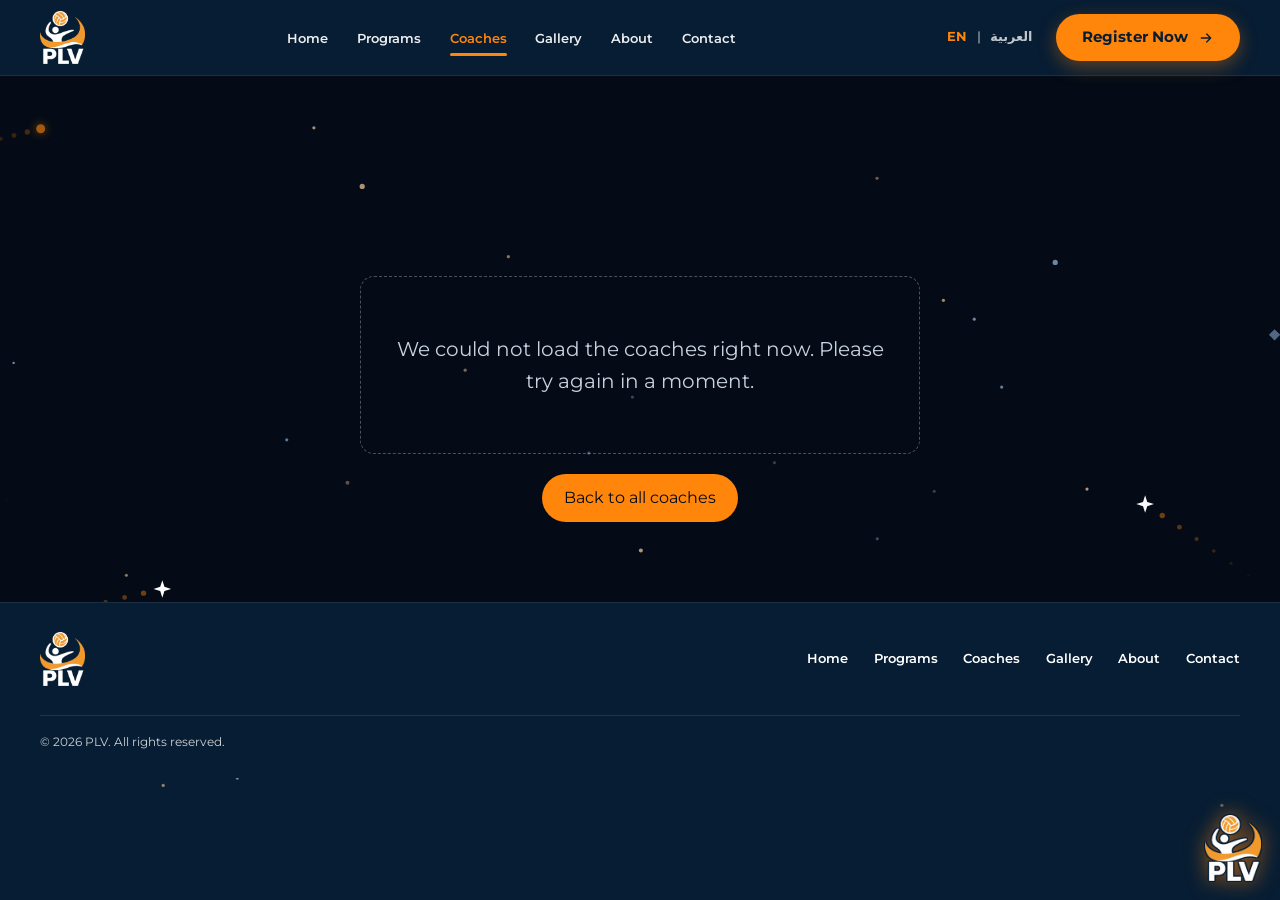
==== commit 91f4ea1e: "Coaches page driven by the content sheet; empty and error states; gallery page" ====
--- a/coach.html
+++ b/coach.html
@@ -11,9 +11,9 @@
   <link rel="preconnect" href="https://fonts.googleapis.com">
   <link rel="preconnect" href="https://fonts.gstatic.com" crossorigin>
   <link href="https://fonts.googleapis.com/css2?family=Big+Shoulders+Display:wght@700;800;900&family=Noto+Kufi+Arabic:wght@700;800;900&family=IBM+Plex+Sans+Arabic:wght@400;500;600;700&family=Montserrat:wght@400;500;600;700;800&display=swap" rel="stylesheet">
-  <link rel="stylesheet" href="css/styles.css?v=36">
-  <link rel="stylesheet" href="css/responsive.css?v=36">
-  <link rel="stylesheet" href="css/coaches.css?v=36">
+  <link rel="stylesheet" href="css/styles.css?v=38">
+  <link rel="stylesheet" href="css/responsive.css?v=38">
+  <link rel="stylesheet" href="css/coaches.css?v=38">
   <script>document.documentElement.classList.add('ch-js');</script>
 </head>
 <body class="coaches-page">
@@ -228,6 +228,6 @@
   }
 </script>
 
-<script type="module" src="js/coach-profile.js?v=36"></script>
+<script type="module" src="js/coach-profile.js?v=38"></script>
 </body>
 </html>
--- a/css/coaches.css
+++ b/css/coaches.css
@@ -232,3 +232,10 @@
 /* The Coaches link stays lit on the Coaches pages (also a single coach), independent of scripts */
 .coaches-page .site-nav__list a[data-page='coaches'] { color: var(--orange); opacity: 1; }
 .coaches-page .site-nav__list a[data-page='coaches']::after { transform: scaleX(1); }
+.cp-about__in--solo { grid-template-columns: 1fr; }
+
+/* empty / error / not-found states */
+.ch-empty,.ch-missing p{margin:clamp(24px,5vw,56px) 0;padding:clamp(28px,5vw,56px) 20px;text-align:center;font-size:clamp(1rem,2.4vw,1.25rem);color:var(--ch-silver,#C9D3DF);border:1px dashed rgba(201,211,223,.35);border-radius:14px}
+.ch-missing{display:flex;flex-direction:column;align-items:center;gap:20px;padding-block:clamp(120px,18vw,200px) 80px}
+.ch-missing p{margin:0;width:100%;max-width:560px}
+.ch-empty[hidden],.ch-card[hidden],.ch-others[hidden]{display:none}
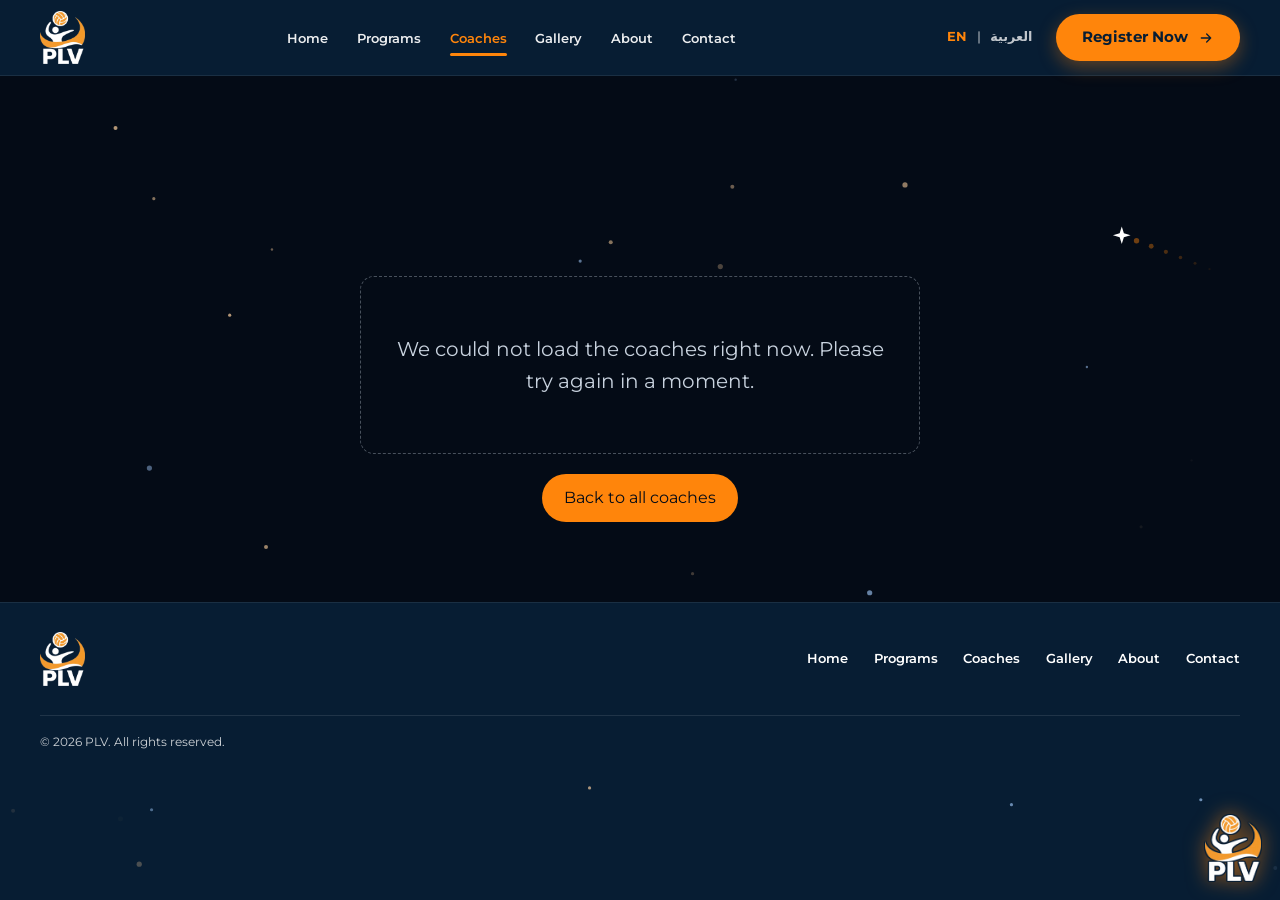
==== commit f4b8cc66: "Bump asset version so browsers load the new Home script" ====
--- a/coach.html
+++ b/coach.html
@@ -11,9 +11,9 @@
   <link rel="preconnect" href="https://fonts.googleapis.com">
   <link rel="preconnect" href="https://fonts.gstatic.com" crossorigin>
   <link href="https://fonts.googleapis.com/css2?family=Big+Shoulders+Display:wght@700;800;900&family=Noto+Kufi+Arabic:wght@700;800;900&family=IBM+Plex+Sans+Arabic:wght@400;500;600;700&family=Montserrat:wght@400;500;600;700;800&display=swap" rel="stylesheet">
-  <link rel="stylesheet" href="css/styles.css?v=38">
-  <link rel="stylesheet" href="css/responsive.css?v=38">
-  <link rel="stylesheet" href="css/coaches.css?v=38">
+  <link rel="stylesheet" href="css/styles.css?v=39">
+  <link rel="stylesheet" href="css/responsive.css?v=39">
+  <link rel="stylesheet" href="css/coaches.css?v=39">
   <script>document.documentElement.classList.add('ch-js');</script>
 </head>
 <body class="coaches-page">
@@ -228,6 +228,6 @@
   }
 </script>
 
-<script type="module" src="js/coach-profile.js?v=38"></script>
+<script type="module" src="js/coach-profile.js?v=39"></script>
 </body>
 </html>
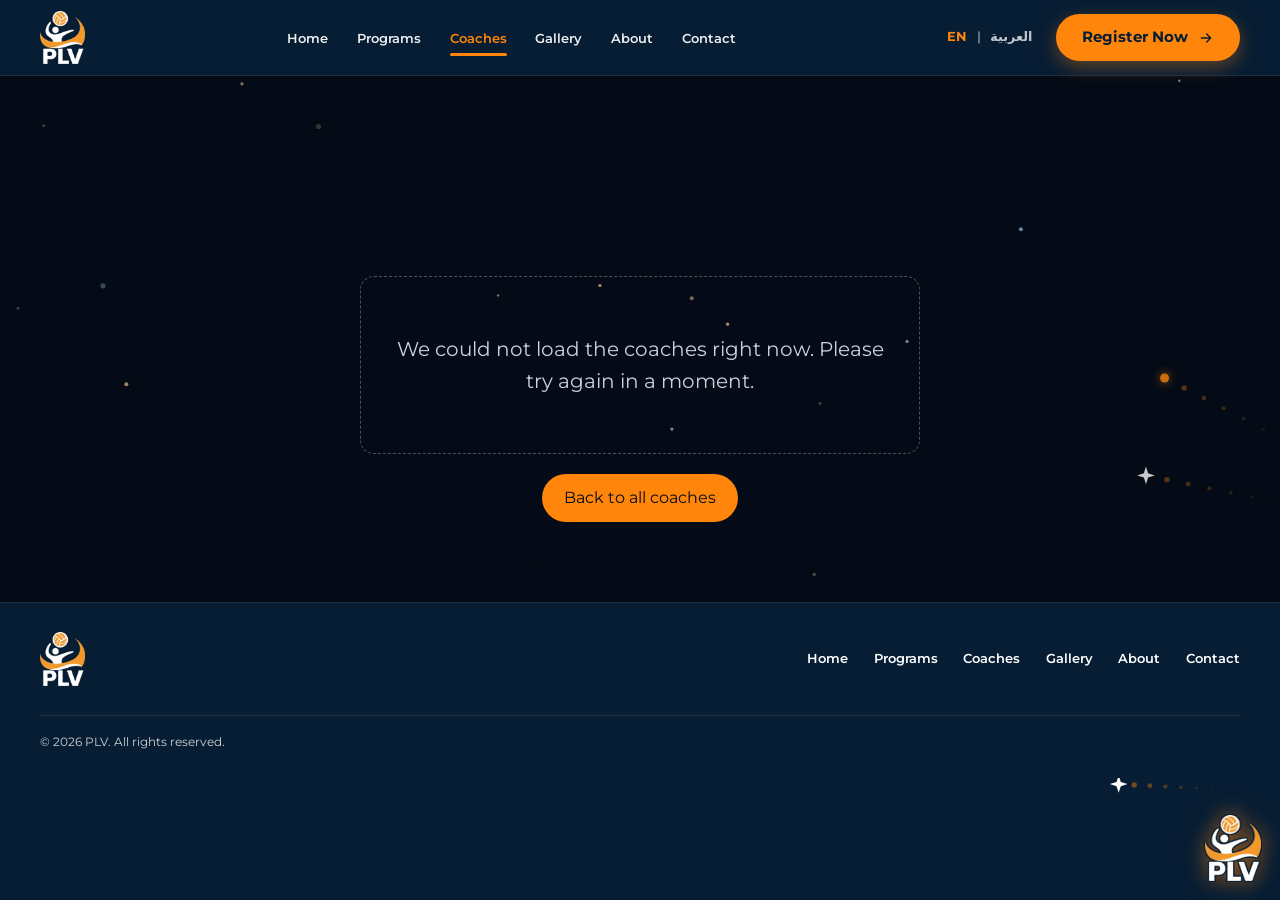
==== commit 6983c132: "Bump asset version so browsers load the new coaches styles" ====
--- a/coach.html
+++ b/coach.html
@@ -11,9 +11,9 @@
   <link rel="preconnect" href="https://fonts.googleapis.com">
   <link rel="preconnect" href="https://fonts.gstatic.com" crossorigin>
   <link href="https://fonts.googleapis.com/css2?family=Big+Shoulders+Display:wght@700;800;900&family=Noto+Kufi+Arabic:wght@700;800;900&family=IBM+Plex+Sans+Arabic:wght@400;500;600;700&family=Montserrat:wght@400;500;600;700;800&display=swap" rel="stylesheet">
-  <link rel="stylesheet" href="css/styles.css?v=39">
-  <link rel="stylesheet" href="css/responsive.css?v=39">
-  <link rel="stylesheet" href="css/coaches.css?v=39">
+  <link rel="stylesheet" href="css/styles.css?v=40">
+  <link rel="stylesheet" href="css/responsive.css?v=40">
+  <link rel="stylesheet" href="css/coaches.css?v=40">
   <script>document.documentElement.classList.add('ch-js');</script>
 </head>
 <body class="coaches-page">
@@ -228,6 +228,6 @@
   }
 </script>
 
-<script type="module" src="js/coach-profile.js?v=39"></script>
+<script type="module" src="js/coach-profile.js?v=40"></script>
 </body>
 </html>
--- a/css/coaches.css
+++ b/css/coaches.css
@@ -55,7 +55,8 @@
 
 /* ---------- 2. marquee ---------- */
 .ch-marquee { background: var(--orange); color: var(--ink); overflow: hidden; direction: ltr; }
-.ch-marquee__run { display: flex; gap: 3.5rem; width: max-content; padding-block: .5rem; white-space: nowrap; font-family: var(--disp); font-weight: 900; text-transform: uppercase; font-size: clamp(1.6rem, 3vw, 2.3rem); letter-spacing: .04em; animation: ch-mq 30s linear infinite; }
+.ch-marquee__run { display: flex; width: max-content; padding-block: .5rem; white-space: nowrap; font-family: var(--disp); font-weight: 900; text-transform: uppercase; font-size: clamp(1.6rem, 3vw, 2.3rem); letter-spacing: .04em; animation: ch-mq 30s linear infinite; }
+.ch-marquee__grp { display: flex; gap: 3.5rem; padding-inline-end: 3.5rem; flex: none; }
 .ch-marquee__run i { font-style: normal; }
 @keyframes ch-mq { to { transform: translateX(-50%); } }
 
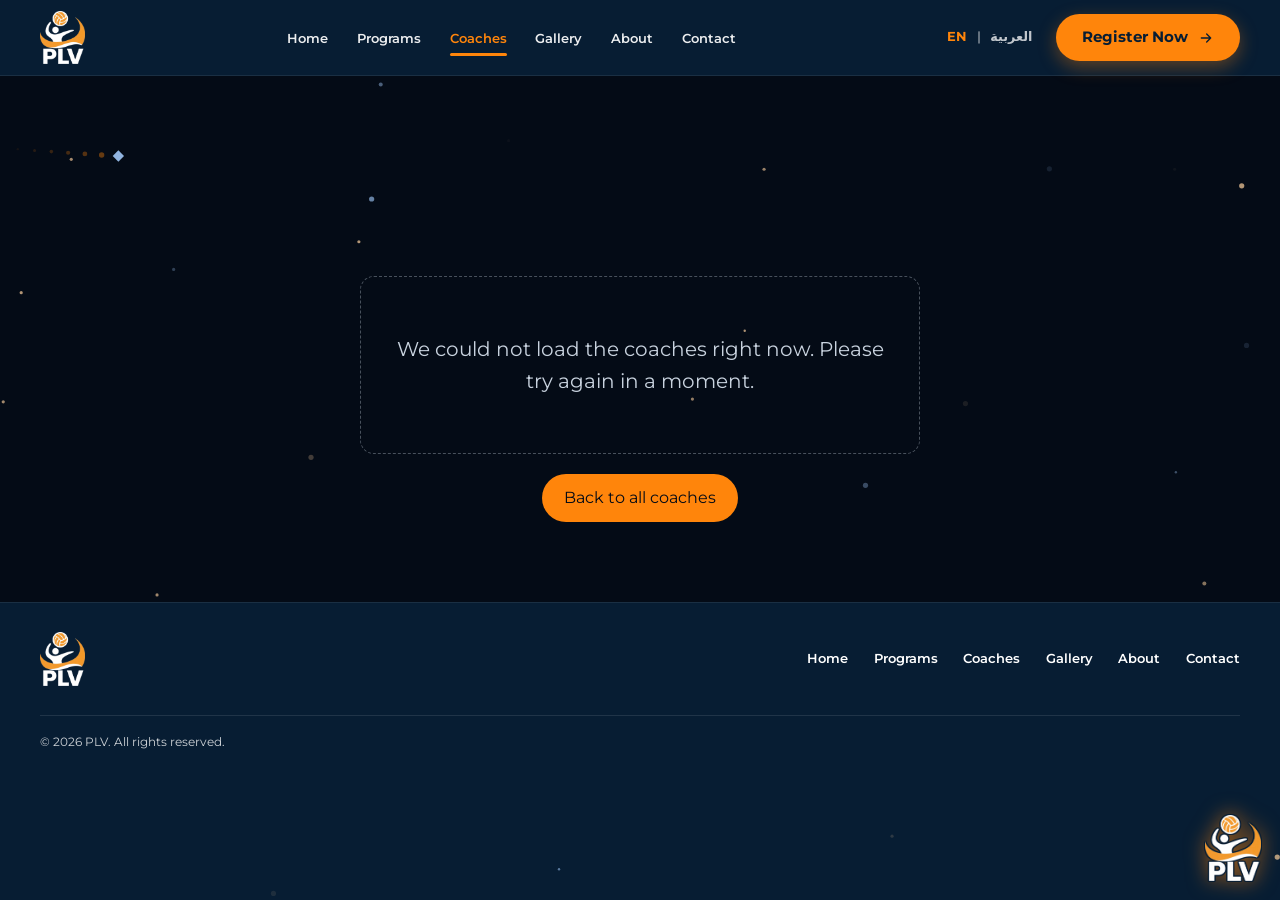
==== commit c8a4de1d: "Chatbot: load the separate chatbot module and show it in the chat panel" ====
--- a/coach.html
+++ b/coach.html
@@ -11,9 +11,9 @@
   <link rel="preconnect" href="https://fonts.googleapis.com">
   <link rel="preconnect" href="https://fonts.gstatic.com" crossorigin>
   <link href="https://fonts.googleapis.com/css2?family=Big+Shoulders+Display:wght@700;800;900&family=Noto+Kufi+Arabic:wght@700;800;900&family=IBM+Plex+Sans+Arabic:wght@400;500;600;700&family=Montserrat:wght@400;500;600;700;800&display=swap" rel="stylesheet">
-  <link rel="stylesheet" href="css/styles.css?v=40">
-  <link rel="stylesheet" href="css/responsive.css?v=40">
-  <link rel="stylesheet" href="css/coaches.css?v=40">
+  <link rel="stylesheet" href="css/styles.css?v=41">
+  <link rel="stylesheet" href="css/responsive.css?v=41">
+  <link rel="stylesheet" href="css/coaches.css?v=41">
   <script>document.documentElement.classList.add('ch-js');</script>
 </head>
 <body class="coaches-page">
@@ -228,6 +228,6 @@
   }
 </script>
 
-<script type="module" src="js/coach-profile.js?v=40"></script>
+<script type="module" src="js/coach-profile.js?v=41"></script>
 </body>
 </html>
--- a/css/styles.css
+++ b/css/styles.css
@@ -376,7 +376,7 @@
 @keyframes floaty { 0%, 100% { transform: translateY(0); } 50% { transform: translateY(-6px); } }
 @keyframes logoGlow { 0%, 100% { opacity: 1; } 50% { opacity: .82; } }
 
-.chatbot__panel { color: var(--navy); width: min(360px, calc(100vw - 2.4rem)); max-height: min(70vh, 520px); display: flex; flex-direction: column; background: var(--white); border-radius: var(--radius); box-shadow: var(--shadow-lg); overflow: hidden; border: 1px solid var(--gray-200); animation: panelIn .3s var(--ease); }
+.chatbot__panel { color: var(--navy); width: min(360px, calc(100vw - 2.4rem)); max-height: min(70vh, 520px); max-height: min(72dvh, 560px); display: flex; flex-direction: column; background: var(--white); border-radius: var(--radius); box-shadow: var(--shadow-lg); overflow: hidden; border: 1px solid var(--gray-200); animation: panelIn .3s var(--ease); }
 .chatbot__panel[hidden] { display: none; }
 @keyframes panelIn { from { opacity: 0; transform: translateY(14px) scale(.98); } to { opacity: 1; transform: none; } }
 .chatbot__header { display: flex; align-items: center; justify-content: space-between; background: var(--navy); color: var(--white); padding: .8rem 1rem; }
@@ -389,8 +389,29 @@
 .chatbot__msg--user { background: var(--navy); color: var(--white); align-self: flex-end; }
 .chatbot__soon { margin: 0 1rem 1rem; padding: .8rem 1rem; border-radius: 10px; background: rgba(255, 133, 11, .12); border: 1px solid rgba(255, 133, 11, .5); color: var(--navy); font-size: .82rem; }
 .chatbot__soon strong { display: block; font-size: .9rem; margin-bottom: .2rem; }
+.chatbot__tools { display: flex; align-items: center; gap: .15rem; }
+.chatbot__reset { background: none; border: 0; color: var(--white); font-size: 1.15rem; line-height: 1; width: 36px; height: 36px; border-radius: 50%; }
+.chatbot__reset:hover { background: rgba(255, 255, 255, .15); }
+.chatbot__reset[hidden] { display: none; }
+.chatbot__msg { overflow-wrap: anywhere; white-space: pre-line; }
+.chatbot__soon[hidden] { display: none; }
+.chatbot__soon .chatbot__action { margin-top: .6rem; }
+.chatbot__typing { display: flex; align-items: center; gap: .3rem; padding: .75rem .9rem; }
+.chatbot__typing span { width: 7px; height: 7px; border-radius: 50%; background: var(--gray-400, #9aa7b5); animation: chat-dot 1.1s ease-in-out infinite; }
+.chatbot__typing span:nth-child(2) { animation-delay: .15s; }
+.chatbot__typing span:nth-child(3) { animation-delay: .3s; }
+@keyframes chat-dot { 0%, 80%, 100% { opacity: .3; transform: translateY(0); } 40% { opacity: 1; transform: translateY(-3px); } }
+.chatbot__actions, .chatbot__chips { display: flex; flex-wrap: wrap; gap: .45rem; max-width: 92%; align-self: flex-start; }
+[dir='rtl'] .chatbot__actions, [dir='rtl'] .chatbot__chips { align-self: flex-start; }
+.chatbot__action { display: inline-flex; align-items: center; justify-content: center; gap: .4rem; min-height: 38px; padding: .45rem .95rem; border-radius: 999px; background: var(--navy); color: var(--white); font-size: .82rem; font-weight: 700; text-decoration: none; }
+.chatbot__action:hover { filter: brightness(1.15); }
+.chatbot__action--wa { background: #25D366; color: #06331a; }
+.chatbot__chip { min-height: 38px; padding: .4rem .85rem; border-radius: 999px; border: 1.5px solid var(--orange); background: var(--white); color: var(--navy); font: inherit; font-size: .82rem; font-weight: 600; cursor: pointer; }
+.chatbot__chip:hover:not(:disabled) { background: rgba(255, 133, 11, .12); }
+.chatbot__chip:disabled { opacity: .5; cursor: not-allowed; }
+.chatbot__action:focus-visible, .chatbot__chip:focus-visible, .chatbot__reset:focus-visible { outline: 2px solid var(--orange); outline-offset: 2px; }
 .chatbot__form { display: flex; gap: .5rem; padding: .75rem 1rem 1rem; border-top: 1px solid var(--gray-200); }
-.chatbot__input { flex: 1; min-width: 0; border: 1.5px solid var(--gray-200); border-radius: 999px; padding: .55rem .9rem; font: inherit; font-size: .85rem; }
+.chatbot__input { flex: 1; min-width: 0; border: 1.5px solid var(--gray-200); border-radius: 999px; padding: .55rem .9rem; font: inherit; font-size: 1rem; }
 .chatbot__input:disabled { background: var(--gray-50); cursor: not-allowed; }
 .chatbot__form .btn:disabled { opacity: .5; cursor: not-allowed; transform: none; }
 
@@ -410,6 +431,7 @@
   *, *::before, *::after { animation-duration: .001ms !important; animation-iteration-count: 1 !important; transition-duration: .001ms !important; }
   .hero__bg, .chatbot__launcher, .chatbot__launcher img, .chatbot__hint, .chatbot__hint::after { animation: none !important; }
   .skeleton::after { display: none; }
+  .chatbot__typing span { animation: none; opacity: .6; }
   [data-reveal] { opacity: 1 !important; transform: none !important; }
 }
 
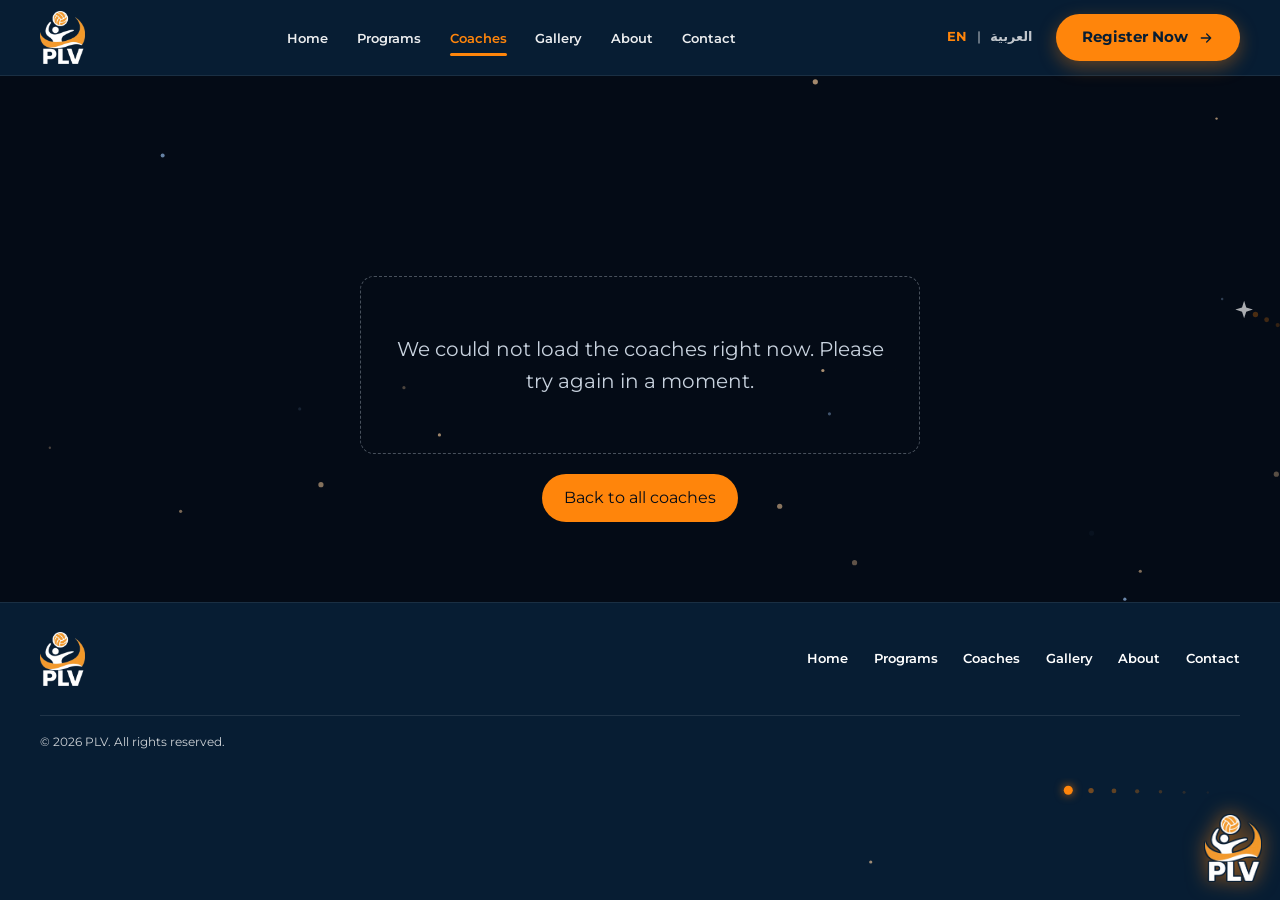
==== commit c119ced9: "Chatbot welcome follows the site language before the first message" ====
--- a/coach.html
+++ b/coach.html
@@ -11,9 +11,9 @@
   <link rel="preconnect" href="https://fonts.googleapis.com">
   <link rel="preconnect" href="https://fonts.gstatic.com" crossorigin>
   <link href="https://fonts.googleapis.com/css2?family=Big+Shoulders+Display:wght@700;800;900&family=Noto+Kufi+Arabic:wght@700;800;900&family=IBM+Plex+Sans+Arabic:wght@400;500;600;700&family=Montserrat:wght@400;500;600;700;800&display=swap" rel="stylesheet">
-  <link rel="stylesheet" href="css/styles.css?v=41">
-  <link rel="stylesheet" href="css/responsive.css?v=41">
-  <link rel="stylesheet" href="css/coaches.css?v=41">
+  <link rel="stylesheet" href="css/styles.css?v=42">
+  <link rel="stylesheet" href="css/responsive.css?v=42">
+  <link rel="stylesheet" href="css/coaches.css?v=42">
   <script>document.documentElement.classList.add('ch-js');</script>
 </head>
 <body class="coaches-page">
@@ -228,6 +228,6 @@
   }
 </script>
 
-<script type="module" src="js/coach-profile.js?v=41"></script>
+<script type="module" src="js/coach-profile.js?v=42"></script>
 </body>
 </html>
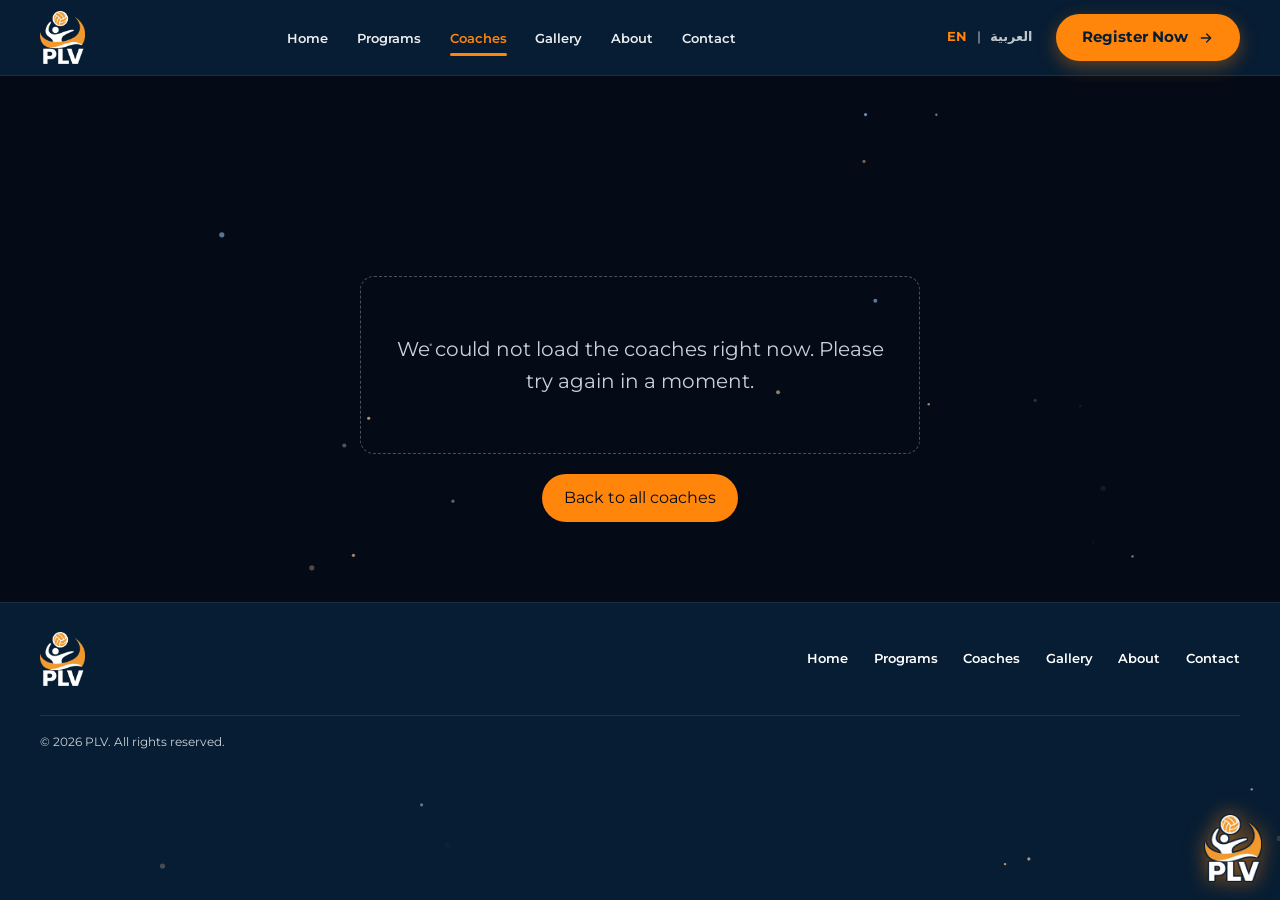
==== commit c172c9fe: "Editable home texts from the content sheet, safer text rendering, content cache v43" ====
--- a/coach.html
+++ b/coach.html
@@ -11,9 +11,9 @@
   <link rel="preconnect" href="https://fonts.googleapis.com">
   <link rel="preconnect" href="https://fonts.gstatic.com" crossorigin>
   <link href="https://fonts.googleapis.com/css2?family=Big+Shoulders+Display:wght@700;800;900&family=Noto+Kufi+Arabic:wght@700;800;900&family=IBM+Plex+Sans+Arabic:wght@400;500;600;700&family=Montserrat:wght@400;500;600;700;800&display=swap" rel="stylesheet">
-  <link rel="stylesheet" href="css/styles.css?v=42">
-  <link rel="stylesheet" href="css/responsive.css?v=42">
-  <link rel="stylesheet" href="css/coaches.css?v=42">
+  <link rel="stylesheet" href="css/styles.css?v=43">
+  <link rel="stylesheet" href="css/responsive.css?v=43">
+  <link rel="stylesheet" href="css/coaches.css?v=43">
   <script>document.documentElement.classList.add('ch-js');</script>
 </head>
 <body class="coaches-page">
@@ -228,6 +228,6 @@
   }
 </script>
 
-<script type="module" src="js/coach-profile.js?v=42"></script>
+<script type="module" src="js/coach-profile.js?v=43"></script>
 </body>
 </html>
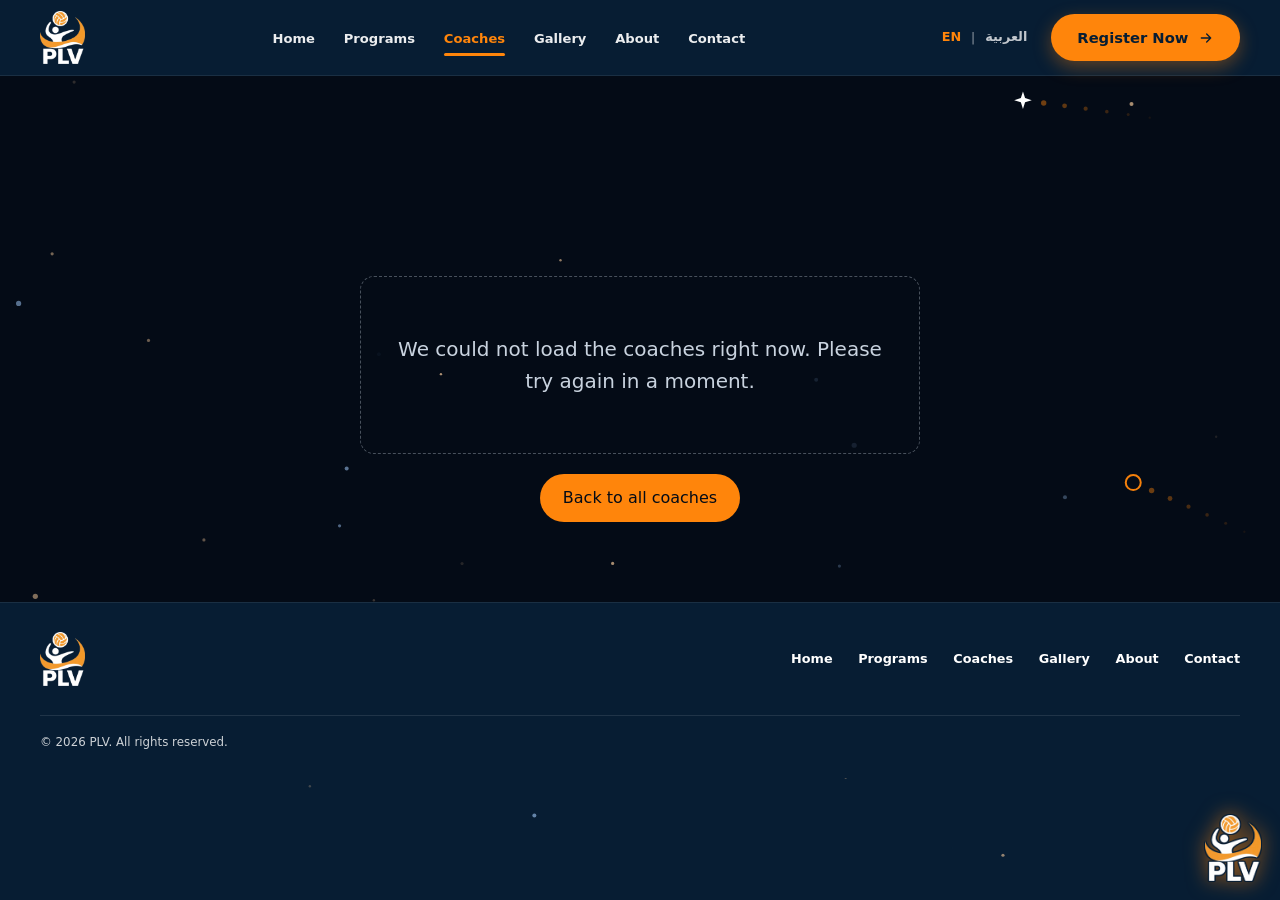
==== commit 9af59e55: "Editable texts, menu and contact from the content sheet; stricter content security policy" ====
--- a/coach.html
+++ b/coach.html
@@ -3,6 +3,8 @@
 <head>
   <meta charset="utf-8">
   <meta name="viewport" content="width=device-width, initial-scale=1, viewport-fit=cover">
+  <meta http-equiv="Content-Security-Policy" content="default-src 'self'; script-src 'self' https://plvacademy.github.io/chatbot-admin/js/; style-src 'self' 'unsafe-inline' https://fonts.googleapis.com; font-src https://fonts.gstatic.com; img-src 'self' data: https://drive.google.com https://*.googleusercontent.com https://plvacademy.github.io; connect-src 'self' https://script.google.com https://script.googleusercontent.com https://plvacademy.github.io; object-src 'none'; base-uri 'none'; form-action 'self'">
+  <script src="js/boot.js?v=45"></script>
   <title>Coach | PLV Performance Lab Volleyball Academy</title>
   <meta name="description" content="Meet the coaches of PLV — Performance Lab Volleyball Academy: the minds, mentors and strategists shaping the next generation of volleyball talent.">
   <meta name="theme-color" content="#040B16">
@@ -11,11 +13,10 @@
   <link rel="preconnect" href="https://fonts.googleapis.com">
   <link rel="preconnect" href="https://fonts.gstatic.com" crossorigin>
   <link href="https://fonts.googleapis.com/css2?family=Big+Shoulders+Display:wght@700;800;900&family=Noto+Kufi+Arabic:wght@700;800;900&family=IBM+Plex+Sans+Arabic:wght@400;500;600;700&family=Montserrat:wght@400;500;600;700;800&display=swap" rel="stylesheet">
-  <link rel="stylesheet" href="css/styles.css?v=43">
-  <link rel="stylesheet" href="css/responsive.css?v=43">
-  <link rel="stylesheet" href="css/coaches.css?v=43">
-  <script>document.documentElement.classList.add('ch-js');</script>
-</head>
+  <link rel="stylesheet" href="css/styles.css?v=45">
+  <link rel="stylesheet" href="css/responsive.css?v=45">
+  <link rel="stylesheet" href="css/coaches.css?v=45">
+  </head>
 <body class="coaches-page">
 
 <!-- Icon sprite (inline so it works locally and on GitHub Pages) -->
@@ -55,8 +56,7 @@
 <header class="site-header">
   <div class="container header-inner">
     <a class="brand" href="index.html#home" aria-label="PLV — Performance Lab Volleyball Academy">
-      <img src="assets/images/Logo.png?v=2" alt="PLV — Performance Lab Volleyball Academy" class="brand__logo" width="45" height="54"
-           onerror="this.hidden=true;this.nextElementSibling.hidden=false">
+      <img src="assets/images/Logo.png?v=2" alt="PLV — Performance Lab Volleyball Academy" class="brand__logo" width="45" height="54">
       <span class="brand__text" hidden><strong>PLV</strong><small>Performance Lab<br>Volleyball Academy</small></span>
     </a>
 
@@ -188,8 +188,7 @@
 <footer class="site-footer">
   <div class="container footer-top">
     <a class="brand" href="index.html#home" aria-label="PLV — Performance Lab Volleyball Academy">
-      <img src="assets/images/Logo.png?v=2" alt="PLV — Performance Lab Volleyball Academy" class="brand__logo" width="45" height="54" loading="lazy"
-           onerror="this.hidden=true;this.nextElementSibling.hidden=false">
+      <img src="assets/images/Logo.png?v=2" alt="PLV — Performance Lab Volleyball Academy" class="brand__logo" width="45" height="54" loading="lazy">
       <span class="brand__text" hidden><strong>PLV</strong><small>Performance Lab<br>Volleyball Academy</small></span>
     </a>
     <nav class="footer-nav" data-i18n-aria="nav.footer" aria-label="Footer navigation">
@@ -216,18 +215,6 @@
 <!-- Floating chatbot launcher -->
 <div class="chatbot" id="chatbot-root"></div>
 
-<script>
-  if (location.protocol === 'file:') {
-    document.addEventListener('DOMContentLoaded', function () {
-      var d = document.createElement('div');
-      d.setAttribute('role', 'alert');
-      d.style.cssText = 'position:sticky;top:0;z-index:300;background:#FF850B;color:#071D33;padding:.8rem 1rem;text-align:center;font:600 14px/1.5 sans-serif';
-      d.textContent = 'Open this page through a local server (VS Code Live Server, or: python -m http.server). / افتح الصفحة عبر Live Server وليس بالضغط المزدوج على الملف.';
-      document.body.prepend(d);
-    });
-  }
-</script>
-
-<script type="module" src="js/coach-profile.js?v=43"></script>
+<script type="module" src="js/coach-profile.js?v=45"></script>
 </body>
 </html>
--- a/css/styles.css
+++ b/css/styles.css
@@ -155,7 +155,7 @@
 .hero__tagline {
   position: absolute; inset-inline-end: 0; bottom: 2.2rem; font-style: italic; font-weight: 700;
   font-size: clamp(1rem, 2vw, 1.5rem); line-height: 1.2; transform: rotate(-8deg); opacity: .9;
-  text-align: start; color: var(--white);
+  text-align: start; color: var(--white); white-space: pre-line;
 }
 
 /* ---------------- Sections ---------------- */
@@ -440,3 +440,6 @@
 .spinner { flex: none; width: .95rem; height: .95rem; border-radius: 50%; border: 2px solid rgba(255, 133, 11, .3); border-top-color: var(--orange); animation: spin .8s linear infinite; }
 @keyframes spin { to { transform: rotate(360deg); } }
 @media (prefers-reduced-motion: reduce) { .spinner { animation-duration: 2.4s; } }
+
+/* Menu links the owner switched off (Menu tab) */
+.site-nav [hidden], .footer-nav [hidden] { display: none !important; }
